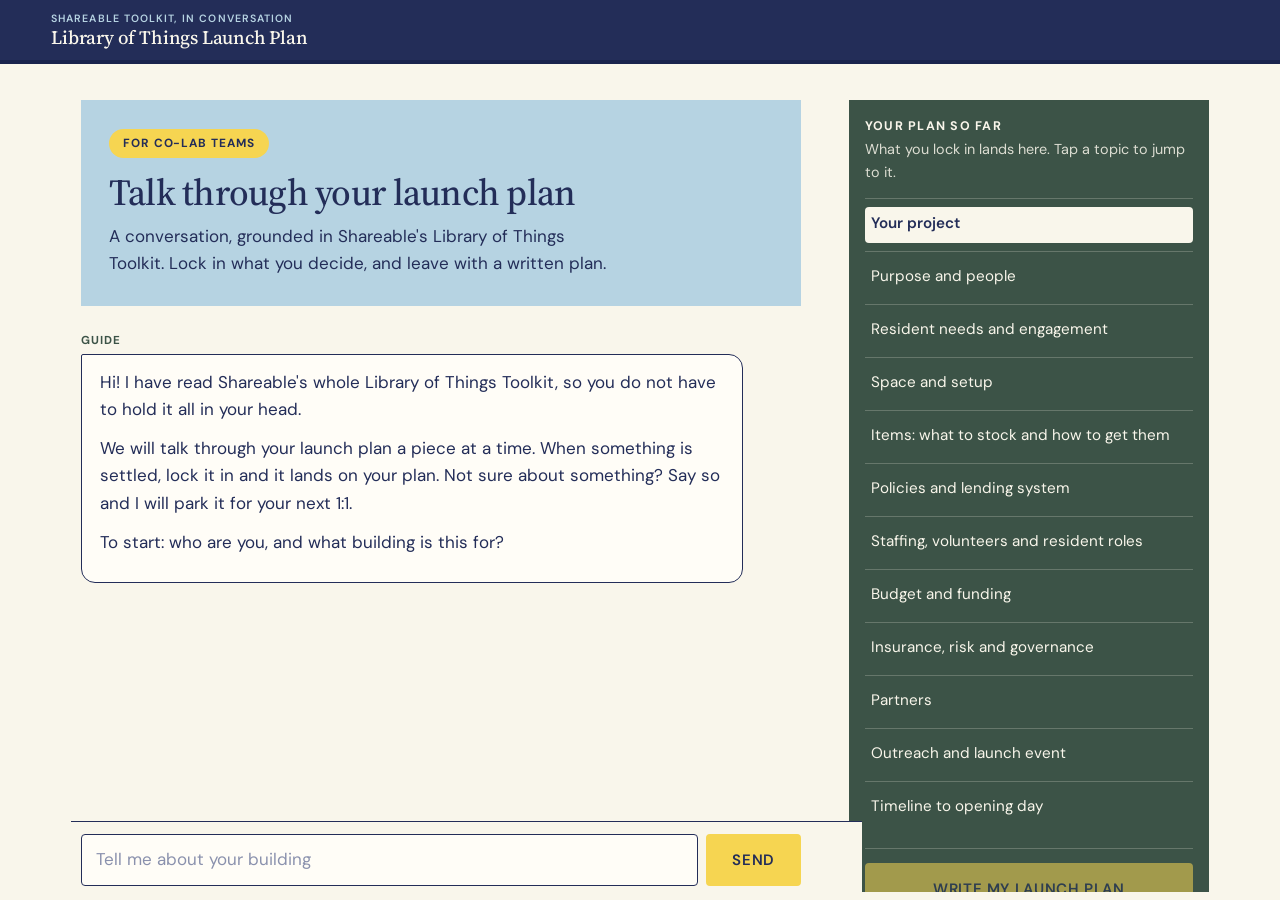
==== chat.html @ b4da444c "Add the conversational version at /chat One question at a time: the guide reacts with something from" ====
<!doctype html>
<html lang="en">
<head>
<meta charset="utf-8">
<meta name="viewport" content="width=device-width, initial-scale=1, viewport-fit=cover">
<title>Talk through your Library of Things launch plan</title>
<meta name="description" content="A conversation that builds the launch plan for a library of things in your building, grounded in Shareable's Library of Things Toolkit 2.0.">
<meta name="robots" content="noindex">
<meta name="theme-color" content="#232D58">
<link rel="preconnect" href="https://fonts.googleapis.com">
<link rel="preconnect" href="https://fonts.gstatic.com" crossorigin>
<link href="https://fonts.googleapis.com/css2?family=DM+Sans:ital,opsz,wght@0,9..40,400..700;1,9..40,400..700&family=Source+Serif+4:opsz,wght@8..60,400..600&display=swap" rel="stylesheet">
<link rel="stylesheet" href="style.css">
</head>
<body>
<header class="top no-print" id="top"></header>
<div class="chat-shell">
  <main class="chat-main" id="main" tabindex="-1"></main>
  <aside class="board no-print" id="board" aria-label="Your plan so far"></aside>
</div>

<script>
// The conversational version. Same server function as the workbook
// (supabase/functions/lot-plan): `turn` for each exchange, `draft` to write
// the plan from what was locked in.
const API = 'https://texakzqqenzpxawktbgx.supabase.co/functions/v1/lot-plan';
const TOOLKIT = 'https://www.shareable.net/toolkit/library-of-things/';
const COVER = 'https://i0.wp.com/www.shareable.net/wp-content/uploads/2026/03/LoT-2-Digital-Toolkit-Cover-2-scaled.png?w=600&quality=80&ssl=1';
const STORE = 'lot-launch-chat-v1';

const SECTIONS = [
  { id: 'purpose', title: 'Purpose and people' },
  { id: 'residents', title: 'Resident needs and engagement' },
  { id: 'space', title: 'Space and setup' },
  { id: 'items', title: 'Items: what to stock and how to get them' },
  { id: 'policies', title: 'Policies and lending system' },
  { id: 'people', title: 'Staffing, volunteers and resident roles' },
  { id: 'budget', title: 'Budget and funding' },
  { id: 'risk', title: 'Insurance, risk and governance' },
  { id: 'partners', title: 'Partners' },
  { id: 'launch', title: 'Outreach and launch event' },
  { id: 'timeline', title: 'Timeline to opening day' },
];
const TOPICS = [{ id: 'project', title: 'Your project' }, ...SECTIONS];
const topicTitle = (id) => (TOPICS.find((t) => t.id === id) || TOPICS[0]).title;

const HELLO = `Hi! I have read Shareable's whole Library of Things Toolkit, so you do not have to hold it all in your head.

We will talk through your launch plan a piece at a time. When something is settled, lock it in and it lands on your plan. Not sure about something? Say so and I will park it for your next 1:1.

To start: who are you, and what building is this for?`;

// ---------- State ----------

function blank() {
  return { view: 'chat', topic: 'project', turns: {}, messages: [{ role: 'guide', text: HELLO }], decisions: [], open: [], sources: {}, plan: null, n: 0 };
}

let state = blank();
try {
  const saved = JSON.parse(localStorage.getItem(STORE) || 'null');
  if (saved && Array.isArray(saved.messages) && saved.messages.length) state = { ...blank(), ...saved };
} catch { /* a fresh start is fine */ }

function save() {
  try { localStorage.setItem(STORE, JSON.stringify(state)); } catch { /* private mode: keep working in memory */ }
}

const nextId = () => `x${++state.n}`;
const fresh = new Set();
const live = { busy: false, error: null, boardOpen: false, editing: null, draft: '', writing: null };

// ---------- Small helpers ----------

const esc = (s) => String(s ?? '').replace(/[&<>"']/g, (c) => ({ '&': '&amp;', '<': '&lt;', '>': '&gt;', '"': '&quot;', "'": '&#39;' }[c]));
const sectionById = (id) => SECTIONS.find((s) => s.id === id);
const STILL = /^#{2,4}\s*still to figure out\s*$/im;

function splitDraft(md) {
  const m = STILL.exec(md);
  if (!m) return { body: md.trim(), open: [] };
  const open = md.slice(m.index + m[0].length).split('\n').map((l) => l.replace(/^\s*[-*]\s+/, '').trim()).filter(Boolean);
  return { body: md.slice(0, m.index).trim(), open };
}

/** Markdown to HTML for the small subset the drafts use. Returns the cited ids in order. */
function renderMd(md) {
  const cited = [];
  const inline = (text) => esc(text)
    .replace(/\*\*(.+?)\*\*/g, '<strong>$1</strong>')
    .replace(/(^|[^*])\*([^*\s][^*]*?)\*/g, '$1<em>$2</em>')
    .replace(/\[((?:lot-\d+)(?:\s*,\s*lot-\d+)*)\]/g, (_, ids) => ids.split(/\s*,\s*/).map((id) => {
      const src = state.sources[id];
      if (!src) return '';
      if (!cited.includes(id)) cited.push(id);
      return `<a class="cite" href="${esc(src.url)}" target="_blank" rel="noopener" title="${esc(src.heading)}">${cited.indexOf(id) + 1}</a>`;
    }).join(''));
  const out = [];
  let list = null;
  let para = [];
  const flush = () => {
    if (para.length) { out.push(`<p>${inline(para.join(' '))}</p>`); para = []; }
    if (list) { out.push(`</${list}>`); list = null; }
  };
  for (const raw of md.split('\n')) {
    const line = raw.trimEnd();
    let m;
    if (!line.trim()) { flush(); }
    else if ((m = /^#{1,4}\s+(.*)$/.exec(line))) { flush(); out.push(`<h3>${inline(m[1])}</h3>`); }
    else if ((m = /^\s*[-*]\s+(.*)$/.exec(line))) {
      if (list !== 'ul') { flush(); out.push('<ul>'); list = 'ul'; }
      out.push(`<li>${inline(m[1])}</li>`);
    } else if ((m = /^\s*\d+[.)]\s+(.*)$/.exec(line))) {
      if (list !== 'ol') { flush(); out.push('<ol>'); list = 'ol'; }
      out.push(`<li>${inline(m[1])}</li>`);
    } else {
      if (list) flush();
      para.push(line.trim());
    }
  }
  flush();
  return { html: out.join('\n'), cited };
}

function sourcesHtml(cited) {
  if (!cited.length) return '';
  const items = cited.map((id) => {
    const s = state.sources[id];
    const where = [s.section, s.chapter && s.chapter !== s.heading ? s.chapter : ''].filter(Boolean).join(', ');
    return `<li><a href="${esc(s.url)}" target="_blank" rel="noopener">${esc(s.heading)}</a> <span>${esc(where)}</span></li>`;
  }).join('');
  return `<div class="sources"><div class="tag">From the toolkit</div><ol>${items}</ol></div>`;
}

/** Calls the server and feeds text to onText as it arrives. */
async function stream(body, onText) {
  let res;
  try {
    res = await fetch(API, { method: 'POST', headers: { 'Content-Type': 'application/json' }, body: JSON.stringify(body) });
  } catch {
    throw new Error('Could not reach the server. Check your connection and try again. Your answers are saved.');
  }
  if (!res.ok || !res.body) {
    const data = await res.json().catch(() => ({}));
    throw new Error(data.error || 'Something went wrong. Try again.');
  }
  const reader = res.body.getReader();
  const decoder = new TextDecoder();
  let buffer = '';
  let text = '';
  let finished = false;
  const handle = (line) => {
    if (!line.trim()) return;
    const event = JSON.parse(line);
    if (event.type === 'sources') {
      for (const s of event.sources) state.sources[s.id] = s;
    } else if (event.type === 'delta') {
      text += event.text;
      onText(text);
    } else if (event.type === 'error') {
      throw new Error(event.error);
    } else if (event.type === 'done') {
      finished = true;
    }
  };
  while (true) {
    const { done, value } = await reader.read();
    if (done) break;
    buffer += decoder.decode(value, { stream: true });
    let nl;
    while ((nl = buffer.indexOf('\n')) >= 0) {
      handle(buffer.slice(0, nl));
      buffer = buffer.slice(nl + 1);
    }
  }
  handle(buffer);
  if (!finished || !text.trim()) throw new Error('The draft stopped part way. Try again.');
  return text;
}

const META = '===META===';
/** What to show while a reply is still arriving: everything before the meta line */
function visible(text) {
  const cut = text.indexOf('===');
  return (cut >= 0 ? text.slice(0, cut) : text).trim();
}

function parseMeta(text) {
  const at = text.indexOf(META);
  if (at < 0) return {};
  const raw = text.slice(at + META.length);
  const a = raw.indexOf('{');
  const b = raw.lastIndexOf('}');
  if (a < 0 || b < a) return {};
  try { return JSON.parse(raw.slice(a, b + 1)); } catch { return {}; }
}

const validTopic = (id) => TOPICS.some((t) => t.id === id);
const same = (a, b) => a.trim().toLowerCase().replace(/[.!?]+$/, '') === b.trim().toLowerCase().replace(/[.!?]+$/, '');

function toBottom() {
  requestAnimationFrame(() => window.scrollTo({ top: document.documentElement.scrollHeight }));
}

// ---------- Actions ----------

async function send(text) {
  text = text.trim();
  if (!text || live.busy) return;
  const history = state.messages.slice(-8).map((m) => ({ role: m.role, text: m.text }));
  state.messages.push({ role: 'you', text });
  live.busy = true; live.error = null; live.draft = '';
  save();
  render();
  toBottom();
  try {
    const full = await stream({
      action: 'turn', topic: state.topic, turns: state.turns[state.topic] || 0, message: text, history,
      decisions: state.decisions.map((d) => ({ topic: d.topic, text: d.text })),
      open: state.open.map((d) => ({ topic: d.topic, text: d.text })),
    }, (t) => {
      const el = document.getElementById('arriving');
      if (el) { el.innerHTML = renderMd(visible(t)).html || el.innerHTML; }
    });
    const meta = parseMeta(full);
    const lock = (Array.isArray(meta.lock) ? meta.lock : []).filter((d) => d && d.text)
      .map((d) => ({ id: nextId(), topic: validTopic(d.topic) ? d.topic : state.topic, text: String(d.text).trim(), status: 'pending' }))
      .filter((p) => !state.decisions.some((d) => same(d.text, p.text)));
    for (const p of lock) fresh.add(p.id);
    const parked = [];
    for (const o of Array.isArray(meta.open) ? meta.open : []) {
      if (!o || !o.text || state.open.some((d) => same(d.text, String(o.text)))) continue;
      const item = { id: nextId(), topic: validTopic(o.topic) ? o.topic : state.topic, text: String(o.text).trim() };
      state.open.push(item);
      fresh.add(item.id);
      parked.push(item.text);
    }
    state.turns[state.topic] = (state.turns[state.topic] || 0) + 1;
    const done = meta.topic === 'done';
    if (validTopic(meta.topic)) state.topic = meta.topic;
    state.messages.push({
      role: 'guide', text: visible(full), proposals: lock, parked, done,
      chips: (Array.isArray(meta.chips) ? meta.chips : []).map(String).filter((c) => c && c.length <= 60).slice(0, 4),
    });
  } catch (err) {
    // Put their words back in the box so nothing is lost
    state.messages.pop();
    live.error = err.message;
    live.draft = text;
  }
  live.busy = false;
  save();
  render();
  // Start reading at the top of the reply, not the bottom of its lock-in cards
  const replies = document.querySelectorAll('.msg.guide');
  if (live.error || !replies.length) toBottom();
  else requestAnimationFrame(() => replies[replies.length - 1].scrollIntoView({ block: 'start' }));
  if (!matchMedia('(max-width: 900px)').matches) document.getElementById('say')?.focus();
}

function findProposal(id) {
  for (const m of state.messages) for (const p of m.proposals || []) if (p.id === id) return p;
  return null;
}

function lockIn(p, text) {
  p.text = (text || p.text).trim();
  if (!p.text) return;
  p.status = 'locked';
  if (!state.decisions.some((d) => same(d.text, p.text))) {
    const d = { id: nextId(), topic: p.topic, text: p.text };
    state.decisions.push(d);
    fresh.add(d.id);
  }
}

async function writePlan() {
  if (live.writing || !state.decisions.length) return;
  const facts = state.decisions.filter((d) => d.topic === 'project').map((d) => d.text).join(' ');
  const todo = SECTIONS.filter((s) => state.decisions.some((d) => d.topic === s.id) || state.open.some((d) => d.topic === s.id));
  if (!todo.length) { live.error = 'Lock in something beyond the basics first, then I can write the plan.'; render(); return; }
  const plan = { sections: {}, facts: state.decisions.filter((d) => d.topic === 'project').map((d) => d.text) };
  live.writing = { done: 0, total: todo.length, failed: [] };
  live.error = null; live.boardOpen = false;
  state.view = 'chat';
  render();
  toBottom();
  const queue = [...todo];
  const worker = async () => {
    while (queue.length) {
      const s = queue.shift();
      const mine = state.decisions.filter((d) => d.topic === s.id).map((d) => d.text);
      const parked = state.open.filter((d) => d.topic === s.id).map((d) => d.text);
      try {
        const text = await stream({
          action: 'draft', section: s.id, project: { building: facts },
          answers: [
            { q: 'What we have locked in for this part of the plan', a: mine.join(' ') },
            { q: 'What we said we still do not know', a: parked.join(' ') },
          ],
          decisions: state.decisions.map((d) => ({ text: d.text })),
        }, () => {});
        plan.sections[s.id] = text.trim();
      } catch { live.writing.failed.push(s.title); }
      live.writing.done += 1;
      const el = document.getElementById('writing-count');
      if (el) el.textContent = `${live.writing.done} of ${live.writing.total} sections written`;
    }
  };
  await Promise.all([worker(), worker(), worker()]);
  const failed = live.writing.failed;
  live.writing = null;
  if (Object.keys(plan.sections).length) {
    state.plan = plan;
    state.view = 'plan';
    if (failed.length) live.error = `Could not write: ${failed.join(', ')}. The rest is here. Try "Rewrite the plan" in a moment.`;
  } else {
    live.error = 'Could not write the plan just now. Check your connection and try again.';
  }
  save();
  render();
  if (state.view === 'plan') window.scrollTo(0, 0); else toBottom();
}

function planMarkdown() {
  const plan = state.plan;
  const lines = ['# Library of Things Launch Plan', ''];
  for (const f of plan.facts || []) lines.push(`- ${f}`);
  lines.push('');
  const cited = [];
  const open = [];
  for (const s of SECTIONS) {
    const md = plan.sections[s.id];
    if (!md) continue;
    const parts = splitDraft(md);
    lines.push(`## ${s.title}`, '', parts.body, '');
    for (const o of parts.open) open.push(`${o.replace(/\s*\[lot-[\d,\slot-]*\]/g, '')} (${s.title})`);
    for (const m of md.matchAll(/lot-\d+/g)) if (state.sources[m[0]] && !cited.includes(m[0])) cited.push(m[0]);
  }
  if (open.length) lines.push('## Still to figure out', '', ...open.map((o) => `- ${o}`), '');
  if (cited.length) {
    lines.push('## From the toolkit', '');
    for (const id of cited) lines.push(`- [${id}] ${state.sources[id].heading}: ${state.sources[id].url}`);
    lines.push('');
  }
  lines.push(`Drafted with the Library of Things Launch Plan prototype, built on the Library of Things Toolkit 2.0 by Shareable (CC BY-NC-ND 4.0): ${TOOLKIT}`);
  return lines.join('\n');
}

// ---------- Views ----------

function footer() {
  return `<footer>
    Built on the <a href="${TOOLKIT}" target="_blank" rel="noopener">Library of Things Toolkit 2.0</a> by Shareable (CC BY-NC-ND 4.0).
    A prototype by the Relational Tech Project. Drafts are a starting point: check anything about insurance, legal or money with your own advisors.
    <span class="no-print">Your conversation stays in this browser. It is sent to an AI model only to reply and to write your plan.</span>
    <span class="no-print">Rather fill it in step by step? <a href="./">Try the workbook version</a>.</span>
  </footer>`;
}

function proposalHtml(p) {
  if (live.editing && live.editing.kind === 'proposal' && live.editing.id === p.id) {
    return `<div class="proposal"><input type="text" id="edit-input" value="${esc(p.text)}" aria-label="Edit before locking in">
      <div class="acts"><button class="btn small" data-act="edit-save">Lock in</button><button class="btn quiet small" data-act="edit-cancel">Cancel</button></div></div>`;
  }
  if (p.status !== 'pending') return `<div class="proposal ${p.status}"><p>${esc(p.text)}</p></div>`;
  return `<div class="proposal${fresh.has(p.id) ? ' fresh' : ''}"><p>${esc(p.text)}</p>
    <div class="acts">
      <button class="btn small" data-act="lock" data-id="${p.id}">Lock in</button>
      <button class="btn quiet small" data-act="edit-proposal" data-id="${p.id}">Edit</button>
      <button class="btn quiet small" data-act="skip" data-id="${p.id}">Skip</button>
    </div></div>`;
}

function messageHtml(m, i) {
  if (m.role === 'you') return `<div class="msg you">${esc(m.text)}</div>`;
  const r = renderMd(m.text);
  const pending = (m.proposals || []).filter((p) => p.status === 'pending');
  return `<div class="msg guide">
    <div class="who">Guide</div>
    <div class="bubble"><div class="prose">${r.html}</div>${sourcesHtml(r.cited)}</div>
    ${(m.proposals || []).length ? `<div class="proposals">
      ${pending.length > 1 ? `<button class="btn dark small lock-all" data-act="lock-all" data-i="${i}">Lock in all ${pending.length}</button>` : ''}
      ${m.proposals.map(proposalHtml).join('')}</div>` : ''}
    ${(m.parked || []).length ? `<div class="parked">Parked for later: ${m.parked.map(esc).join(' ')}</div>` : ''}
    ${m.done && !live.writing ? `<div class="cta"><p>Your board has what it needs. Ready when you are.</p><button class="btn" data-act="write">Write my launch plan</button></div>` : ''}
  </div>`;
}

function viewChat() {
  const last = state.messages[state.messages.length - 1];
  const chips = !live.busy && !live.writing && last && last.role === 'guide' ? (last.chips || []) : [];
  const first = state.messages.length === 1;
  return `<div class="thread" id="thread" aria-live="polite">
      <div class="intro">
        <div>
          <div class="pill">For Co-Lab teams</div>
          <h1>Talk through your launch plan</h1>
          <p>A conversation, grounded in Shareable's Library of Things Toolkit. Lock in what you decide, and leave with a written plan.</p>
        </div>
        <a href="${TOOLKIT}" target="_blank" rel="noopener" aria-label="The Library of Things Toolkit, second edition, by Shareable"><img src="${COVER}" alt="Cover of The Library of Things Toolkit, second edition, by Shareable" width="600" height="400" onerror="this.parentNode.remove()"></a>
      </div>
      ${state.messages.map(messageHtml).join('')}
      ${live.busy ? `<div class="msg guide"><div class="who">Guide</div><div class="bubble"><div class="prose" id="arriving"><span class="dots" aria-label="Thinking"><i></i><i></i><i></i></span></div></div></div>` : ''}
      ${live.writing ? `<div class="writing-plan" role="status"><div class="writing"><span class="pulse"></span><strong>Writing your launch plan from the board</strong></div><p id="writing-count" style="margin:8px 0 0">${live.writing.done} of ${live.writing.total} sections written</p><p class="hint" style="margin:4px 0 0">About half a minute. Each section is checked against the toolkit.</p></div>` : ''}
      ${live.error ? `<div class="error" role="alert">${esc(live.error)}</div>` : ''}
    </div>
    <div class="composer no-print">
      <div class="composer-in">
        ${chips.length ? `<div class="chips">${chips.map((c) => `<button class="chip" data-chip="${esc(c)}">${esc(c)}</button>`).join('')}${chips.some((c) => /not sure/i.test(c)) ? '' : '<button class="chip unsure" data-chip="Not sure yet">Not sure yet</button>'}</div>` : ''}
        <form class="send-row" id="form">
          <textarea id="say" rows="1" placeholder="${first ? 'Tell me about your building' : 'Answer, or ask a question'}" aria-label="Your message" ${live.writing ? 'disabled' : ''}>${esc(live.draft)}</textarea>
          <button class="btn" type="submit" ${live.busy || live.writing ? 'disabled' : ''}>Send</button>
        </form>
      </div>
    </div>`;
}

function viewPlan() {
  const plan = state.plan;
  const open = [];
  const missing = SECTIONS.filter((s) => !plan.sections[s.id]);
  const body = SECTIONS.filter((s) => plan.sections[s.id]).map((s) => {
    const parts = splitDraft(plan.sections[s.id]);
    for (const o of parts.open) open.push({ text: o.replace(/\s*\[lot-[\d,\slot-]*\]/g, ''), from: s.title });
    const r = renderMd(parts.body);
    return `<section class="plan-section"><h2>${esc(s.title)}</h2><div class="prose">${r.html}</div>${sourcesHtml(r.cited)}</section>`;
  }).join('');
  return `<div class="plan-wrap">
    <div class="pill">Your plan</div>
    <h1>Library of Things Launch Plan</h1>
    ${(plan.facts || []).length ? `<div class="prose" style="margin-top:16px"><ul>${plan.facts.map((f) => `<li>${esc(f)}</li>`).join('')}</ul></div>` : ''}
    ${live.error ? `<div class="error" role="alert">${esc(live.error)}</div>` : ''}
    <div class="row no-print">
      <button class="btn" data-act="print">Print or save as PDF</button>
      <button class="btn dark" data-act="copy">Copy as text</button>
      <button class="btn dark" data-act="download">Download</button>
    </div>
    <div class="row no-print" style="margin-top:6px">
      <button class="btn quiet" data-act="back">Back to the conversation</button>
      <button class="btn quiet" data-act="write">Rewrite the plan</button>
    </div>
    ${body}
    ${open.length ? `<section class="plan-section open-qs"><h2>Still to figure out</h2>
      <div class="prose"><p>Bring these to your team, your residents, or your next 1:1 with Shareable.</p>
      <ul>${open.map((o) => `<li>${esc(o.text)} <span style="color:var(--soft)">(${esc(o.from)})</span></li>`).join('')}</ul></div></section>` : ''}
    ${missing.length ? `<p class="lede no-print">Not in the plan yet: ${missing.map((s) => esc(s.title)).join(', ')}. <a href="#" data-act="back">Go back to the conversation</a> to cover them, then rewrite.</p>` : ''}
    ${footer()}
  </div>`;
}

function renderBoard() {
  const covered = TOPICS.filter((t) => state.decisions.some((d) => d.topic === t.id) || state.open.some((d) => d.topic === t.id)).length;
  const editing = (kind, id) => live.editing && live.editing.kind === kind && live.editing.id === id;
  const row = (kind, d) => editing(kind, d.id)
    ? `<li class="${kind === 'open' ? 'parked-item' : ''}"><input type="text" id="edit-input" value="${esc(d.text)}" aria-label="Edit"><button class="mini" data-act="edit-save" aria-label="Save" title="Save">✓</button></li>`
    : `<li class="${kind === 'open' ? 'parked-item' : ''}${fresh.has(d.id) ? ' fresh' : ''}"><span>${kind === 'open' ? '? ' : ''}${esc(d.text)}</span>
        <button class="mini" data-act="edit-${kind}" data-id="${d.id}" aria-label="Edit" title="Edit">✎</button>
        <button class="mini" data-act="remove-${kind}" data-id="${d.id}" aria-label="Remove" title="Remove">✕</button></li>`;
  const topics = TOPICS.map((t) => {
    const locks = state.decisions.filter((d) => d.topic === t.id);
    const parked = state.open.filter((d) => d.topic === t.id);
    const count = locks.length ? `${locks.length} locked` : parked.length ? 'parked' : '';
    return `<div class="topic ${state.topic === t.id && state.view === 'chat' ? 'current' : ''}">
      <button class="topic-head" data-act="talk" data-id="${t.id}" title="Talk about this"><span>${esc(t.title)}</span><span class="n">${count}</span></button>
      ${locks.length || parked.length ? `<ul class="locks">${locks.map((d) => row('decision', d)).join('')}${parked.map((d) => row('open', d)).join('')}</ul>` : ''}
    </div>`;
  }).join('');
  const el = document.getElementById('board');
  el.className = 'board no-print' + (live.boardOpen ? ' open' : '');
  el.innerHTML = `
    <h2>Your plan so far</h2>
    <div class="sub">${state.decisions.length ? `${state.decisions.length} locked in across ${covered} of ${TOPICS.length} topics` : 'What you lock in lands here. Tap a topic to jump to it.'}</div>
    ${topics}
    <div class="board-foot">
      <button class="btn" data-act="write" ${state.decisions.length && !live.writing && !live.busy ? '' : 'disabled'}>${state.plan ? 'Rewrite my launch plan' : 'Write my launch plan'}</button>
      ${state.plan && state.view === 'chat' ? '<button class="btn dark" data-act="see-plan">See my plan</button>' : ''}
      ${state.decisions.length ? '' : '<span class="hint">Lock in a few things first.</span>'}
      <button class="btn quiet small" data-act="reset">Start over</button>
    </div>`;
  document.getElementById('top').innerHTML = `
    <div class="top-in">
      <a class="brand" href="./" style="text-decoration:none" title="Library of Things Launch Plan"><small>Shareable toolkit, in conversation</small><span class="full">Library of Things Launch Plan</span><span class="short">LoT Launch Plan</span></a>
      <div class="top-actions">
        <button class="btn small" data-act="board" aria-expanded="${live.boardOpen}" aria-controls="board">${live.boardOpen ? 'Close' : `Plan${state.decisions.length ? ` · ${state.decisions.length}` : ''}`}</button>
      </div>
    </div>
    <div class="progress" role="progressbar" aria-label="Topics covered" aria-valuemin="0" aria-valuemax="${TOPICS.length}" aria-valuenow="${covered}"><i style="width:${(covered / TOPICS.length) * 100}%"></i></div>`;
  document.body.style.overflow = live.boardOpen && matchMedia('(max-width: 900px)').matches ? 'hidden' : '';
}

function render() {
  const keep = document.getElementById('say');
  if (keep && !live.draft) live.draft = keep.value;
  document.getElementById('main').innerHTML = state.view === 'plan' && state.plan ? viewPlan() : viewChat();
  live.draft = '';
  renderBoard();
  fresh.clear();
  grow();
  document.getElementById('edit-input')?.focus();
}

function grow() {
  const t = document.getElementById('say');
  if (!t) return;
  t.style.height = 'auto';
  t.style.height = Math.min(180, t.scrollHeight + 2) + 'px';
}

// ---------- Events ----------

function saveEdit() {
  const input = document.getElementById('edit-input');
  const e = live.editing;
  if (!input || !e) return;
  const text = input.value.trim();
  if (e.kind === 'proposal') { const p = findProposal(e.id); if (p && text) lockIn(p, text); }
  else {
    const list = e.kind === 'decision' ? state.decisions : state.open;
    const item = list.find((d) => d.id === e.id);
    if (item && text) item.text = text;
  }
  live.editing = null;
  save();
  render();
}

document.addEventListener('submit', (e) => {
  if (e.target.id !== 'form') return;
  e.preventDefault();
  const t = document.getElementById('say');
  const text = t.value;
  t.value = '';
  send(text);
});

document.addEventListener('input', (e) => { if (e.target.id === 'say') grow(); });

document.addEventListener('keydown', (e) => {
  if (e.target.id === 'say' && e.key === 'Enter' && !e.shiftKey && !e.isComposing) { e.preventDefault(); document.getElementById('form').requestSubmit(); }
  if (e.target.id === 'edit-input' && e.key === 'Enter') { e.preventDefault(); saveEdit(); }
  if (e.key === 'Escape') {
    if (live.editing) { live.editing = null; render(); }
    else if (live.boardOpen) { live.boardOpen = false; renderBoard(); }
  }
});

document.addEventListener('click', async (e) => {
  const chip = e.target.closest('[data-chip]');
  if (chip) { send(chip.dataset.chip); return; }
  const el = e.target.closest('[data-act]');
  if (!el) return;
  const id = el.dataset.id;
  switch (el.dataset.act) {
    case 'lock': lockIn(findProposal(id)); save(); render(); break;
    case 'lock-all': for (const p of state.messages[Number(el.dataset.i)].proposals) if (p.status === 'pending') lockIn(p); save(); render(); break;
    case 'skip': findProposal(id).status = 'skipped'; save(); render(); break;
    case 'edit-proposal': live.editing = { kind: 'proposal', id }; render(); break;
    case 'edit-decision': live.editing = { kind: 'decision', id }; render(); break;
    case 'edit-open': live.editing = { kind: 'open', id }; render(); break;
    case 'edit-save': saveEdit(); break;
    case 'edit-cancel': live.editing = null; render(); break;
    case 'remove-decision': state.decisions = state.decisions.filter((d) => d.id !== id); save(); render(); break;
    case 'remove-open': state.open = state.open.filter((d) => d.id !== id); save(); render(); break;
    case 'talk':
      if (live.busy || live.writing) break;
      state.topic = id; state.view = 'chat'; live.boardOpen = false;
      send(`Let's talk about ${topicTitle(id).toLowerCase().replace(/^items:.*/, 'the items')}.`);
      break;
    case 'board': live.boardOpen = !live.boardOpen; renderBoard(); break;
    case 'write': writePlan(); break;
    case 'see-plan': state.view = 'plan'; live.boardOpen = false; save(); render(); window.scrollTo(0, 0); break;
    case 'back': e.preventDefault(); state.view = 'chat'; live.error = null; save(); render(); toBottom(); break;
    case 'reset':
      if (confirm('Start over? This clears the conversation and your plan from this browser.')) { state = blank(); live.boardOpen = false; live.error = null; save(); render(); window.scrollTo(0, 0); }
      break;
    case 'print': window.print(); break;
    case 'copy':
      try { await navigator.clipboard.writeText(planMarkdown()); el.textContent = 'Copied'; }
      catch { el.textContent = 'Copy failed, use Download'; }
      setTimeout(() => { el.textContent = 'Copy as text'; }, 1800);
      break;
    case 'download': {
      const url = URL.createObjectURL(new Blob([planMarkdown()], { type: 'text/markdown' }));
      const a = Object.assign(document.createElement('a'), { href: url, download: 'library-of-things-launch-plan.md' });
      document.body.appendChild(a); a.click(); a.remove(); URL.revokeObjectURL(url);
      break;
    }
  }
});

render();
if (state.view === 'chat' && state.messages.length > 1) toBottom();
</script>
</body>
</html>
---- style.css ----
/* Colours and type follow shareable.net and the toolkit cover */
:root {
  --cream: #F9F6EB; --white: #fffdf7; --navy: #232D58; --navy-deep: #1A244D; --soft: #55608a;
  --green: #3C5347; --sage: #ABBD9B; --blue: #B6D3E2; --blue-wash: #e3eef4; --yellow: #F6D551;
  --coral: #D86E72; --brick: #BA4B4F; --pink: #F0D5D1; --line: #d9d4c0;
  --serif: "Source Serif 4", "Iowan Old Style", Georgia, serif;
  --sans: "DM Sans", system-ui, -apple-system, "Segoe UI", Roboto, sans-serif;
  --top: 60px;
}
* { box-sizing: border-box; }
html { -webkit-text-size-adjust: 100%; scroll-padding-top: calc(var(--top) + 16px); }
body { margin: 0; background: var(--cream); color: var(--navy); font: 17px/1.6 var(--sans); }
h1, h2 { font-family: var(--serif); font-weight: 500; line-height: 1.12; letter-spacing: -0.02em; text-wrap: balance; margin: 0; }
h3 { font-family: var(--sans); font-weight: 600; line-height: 1.25; letter-spacing: -0.01em; margin: 0; }
h1 { font-size: clamp(2.1rem, 6vw, 3.3rem); }
h2 { font-size: clamp(1.7rem, 4.4vw, 2.3rem); }
p { margin: 0 0 1em; }
a { color: var(--navy); text-underline-offset: 2px; }
button { font: inherit; cursor: pointer; -webkit-tap-highlight-color: transparent; }
:focus-visible { outline: 3px solid var(--coral); outline-offset: 2px; }

/* Top bar */
.top { position: sticky; top: 0; z-index: 8; background: var(--navy); color: var(--cream); }
.top-in { display: flex; align-items: center; justify-content: space-between; gap: 12px; height: var(--top); padding: 8px clamp(16px, 4vw, 56px); padding-left: max(clamp(16px, 4vw, 56px), env(safe-area-inset-left)); padding-right: max(clamp(16px, 4vw, 56px), env(safe-area-inset-right)); }
.brand { background: none; border: 0; padding: 0; color: var(--cream); text-align: left; font-family: var(--serif); font-size: 1.18rem; font-weight: 500; letter-spacing: -0.01em; line-height: 1.15; }
.brand .short { display: none; }
.brand small { display: block; font: 600 0.66rem/1.5 var(--sans); letter-spacing: 0.1em; text-transform: uppercase; color: var(--blue); }
.top-actions { display: none; gap: 8px; flex: none; }
.progress { height: 4px; background: var(--navy-deep); }
.progress i { display: block; height: 100%; background: var(--yellow); transition: width .3s ease; }

.shell { display: grid; grid-template-columns: 300px minmax(0, 1fr); gap: clamp(24px, 4vw, 56px); padding: clamp(24px, 4vw, 48px) clamp(16px, 4vw, 56px) 0; max-width: 1240px; margin: 0 auto; }
.side { background: var(--green); color: var(--cream); padding: 22px 14px 16px; position: sticky; top: calc(var(--top) + 28px); align-self: start; max-height: calc(100vh - var(--top) - 48px); overflow-y: auto; }
.side-label { font-size: 0.75rem; font-weight: 600; letter-spacing: 0.1em; text-transform: uppercase; padding: 0 10px 8px; }
.steps { list-style: none; margin: 0; padding: 0; }
.steps button { display: flex; gap: 10px; align-items: baseline; width: 100%; text-align: left; background: none; border: 0; padding: 8px 10px; border-radius: 4px; color: var(--cream); font-size: 0.95rem; line-height: 1.35; min-height: 40px; }
.steps button:hover { background: rgba(249, 246, 235, 0.12); }
.steps button[aria-current="step"] { background: var(--cream); color: var(--navy); font-weight: 600; }
.dot { flex: none; width: 18px; height: 18px; border-radius: 50%; border: 1.5px solid currentColor; opacity: 0.75; display: inline-grid; place-items: center; font-size: 11px; line-height: 1; transform: translateY(3px); }
.dot.drafted { background: var(--coral); border-color: var(--coral); opacity: 1; }
.dot.done { background: var(--yellow); border-color: var(--yellow); color: var(--navy); opacity: 1; font-weight: 700; }
.dot.plain { visibility: hidden; }
.steps .gap { height: 10px; }
.side-foot { margin-top: 12px; padding-top: 10px; border-top: 1px solid rgba(249, 246, 235, 0.25); }
.side-foot .btn.quiet, .side-foot .btn.quiet:hover { color: var(--cream); }

main { padding-bottom: 96px; min-width: 0; }
main:focus { outline: none; }
.col { max-width: 760px; }
.pill { display: inline-block; background: var(--yellow); color: var(--navy); font-size: 0.74rem; font-weight: 700; letter-spacing: 0.08em; text-transform: uppercase; padding: 5px 14px; border-radius: 999px; margin-bottom: 14px; }
.banner { display: inline; background: var(--navy); color: var(--cream); font-size: 0.8rem; font-weight: 700; letter-spacing: 0.08em; text-transform: uppercase; padding: 4px 10px; border-radius: 4px; -webkit-box-decoration-break: clone; box-decoration-break: clone; }
.lede { font-size: 1.1rem; margin-top: 14px; max-width: 62ch; }

.hero { background: var(--blue); margin-bottom: 28px; display: grid; grid-template-columns: minmax(0, 1fr) minmax(0, 1.1fr); align-items: stretch; }
.hero-text { padding: clamp(22px, 4vw, 40px); padding-right: 8px; align-self: center; }
.hero h1 { font-size: clamp(2rem, 3.4vw, 2.7rem); }
.hero-text .lede { font-size: 1.05rem; }
/* The cover's own background is the hero's blue, so the whole cover sits in it without a frame */
.hero-art { display: flex; align-items: center; background: var(--blue); }
.hero-art img { width: 100%; height: auto; display: block; }

.btn { display: inline-flex; align-items: center; justify-content: center; gap: 8px; min-height: 48px; border-radius: 4px; padding: 12px 24px; border: 2px solid var(--yellow); background: var(--yellow); color: var(--navy); font-size: 0.94rem; font-weight: 600; letter-spacing: 0.04em; text-transform: uppercase; text-decoration: none; }
.btn:hover { background: #f1c82f; border-color: #f1c82f; }
.btn.dark { background: var(--navy); border-color: var(--navy); color: var(--cream); }
.btn.dark:hover { background: var(--navy-deep); border-color: var(--navy-deep); }
.btn.ghost { background: transparent; border-color: var(--navy); color: var(--navy); }
.btn.ghost:hover { background: var(--navy); color: var(--cream); }
.btn.quiet { background: transparent; border-color: transparent; color: var(--soft); padding: 10px 12px; text-transform: none; letter-spacing: 0; font-weight: 500; font-size: 1rem; text-decoration: underline; text-underline-offset: 3px; }
.btn.quiet:hover { color: var(--navy); background: transparent; }
.btn.small { min-height: 40px; padding: 8px 16px; font-size: 0.82rem; }
.btn[disabled] { opacity: 0.55; cursor: not-allowed; }
.row { display: flex; flex-wrap: wrap; gap: 10px; align-items: center; margin-top: 22px; }

.field { margin-top: 22px; }
label { display: block; font-weight: 600; line-height: 1.4; margin-bottom: 4px; }
.hint { display: block; font-weight: 400; color: var(--soft); font-size: 0.92rem; }
input[type=text], textarea { width: 100%; font: inherit; color: inherit; background: var(--white); border: 1.5px solid var(--navy); border-radius: 4px; padding: 12px 14px; margin-top: 6px; -webkit-appearance: none; appearance: none; }
textarea { min-height: 92px; resize: vertical; line-height: 1.5; }
input:focus, textarea:focus { outline: none; box-shadow: 0 0 0 3px var(--blue); }
::placeholder { color: #8a91ad; }
.two { display: grid; grid-template-columns: 1fr 1fr; gap: 0 18px; }

.card { scroll-margin-top: calc(var(--top) + 16px); background: var(--white); border: 1.5px solid var(--navy); border-radius: 4px; padding: clamp(18px, 3vw, 30px); margin-top: 28px; }
.card.how { background: var(--green); border-color: var(--green); color: var(--cream); }
.card-head { display: flex; justify-content: space-between; align-items: center; gap: 12px; flex-wrap: wrap; margin-bottom: 16px; }
.tag { font-size: 0.74rem; font-weight: 700; letter-spacing: 0.09em; text-transform: uppercase; }

.prose h3 { font-size: 1.14rem; margin: 1.4em 0 0.4em; }
.prose h3:first-child { margin-top: 0; }
.prose ul, .prose ol { margin: 0 0 1em; padding-left: 1.3em; }
.prose li { margin-bottom: 0.35em; }
.prose p:last-child, .prose ul:last-child, .prose ol:last-child { margin-bottom: 0; }
.cite { display: inline-block; min-width: 1.5em; text-align: center; font-size: 0.7em; vertical-align: super; line-height: 1.5; text-decoration: none; font-weight: 700; color: var(--navy); background: var(--yellow); border-radius: 999px; padding: 0 5px; margin-left: 2px; }
.cite:hover { background: var(--navy); color: var(--cream); }
.sources { margin-top: 22px; padding: 16px 18px; background: var(--blue-wash); border-left: 4px solid var(--blue); font-size: 0.92rem; }
.sources ol { margin: 8px 0 0; padding-left: 1.4em; }
.sources li { margin-bottom: 6px; }
.sources span { color: var(--soft); }
.writing { font-size: 0.92rem; display: flex; gap: 8px; align-items: center; }
.pulse { width: 9px; height: 9px; border-radius: 50%; background: var(--coral); animation: pulse 1.1s ease-in-out infinite; }
@keyframes pulse { 50% { opacity: 0.25; } }
@media (prefers-reduced-motion: reduce) { .pulse { animation: none; } .progress i { transition: none; } }
.error { background: var(--pink); border-left: 4px solid var(--brick); color: #6d2326; padding: 12px 16px; margin-top: 18px; }
.edit-area { min-height: 420px; font-size: 1rem; }

.ask-fab { position: fixed; right: 20px; bottom: 20px; box-shadow: 0 6px 20px rgba(26, 36, 77, 0.3); z-index: 5; }
.ask-panel { position: fixed; right: 20px; bottom: 20px; width: min(460px, calc(100vw - 32px)); max-height: min(680px, calc(100vh - 100px)); overflow-y: auto; background: var(--white); border: 1.5px solid var(--navy); border-radius: 4px; box-shadow: 0 14px 44px rgba(26, 36, 77, 0.3); padding: 20px; z-index: 9; }
.ask-panel h3 { font-family: var(--serif); font-weight: 500; font-size: 1.4rem; }
.ask-panel textarea { min-height: 84px; }

.plan-section { margin-top: 38px; }
.plan-section > h2 { font-size: 1.55rem; padding-bottom: 8px; border-bottom: 2px solid var(--navy); margin-bottom: 16px; }
.plan-section.open-qs { background: var(--pink); padding: clamp(18px, 3vw, 28px); }
.empty { color: var(--soft); font-style: italic; }
.facts { display: grid; grid-template-columns: max-content 1fr; gap: 6px 20px; margin: 20px 0 0; font-size: 0.96rem; }
.facts dt { color: var(--soft); }
.facts dd { margin: 0; }

footer { margin-top: 56px; padding-top: 18px; border-top: 1px solid var(--line); font-size: 0.86rem; color: var(--soft); max-width: 760px; }
.scrim { display: none; }

@media (max-width: 900px) {
  :root { --top: 56px; }
  .top-actions { display: flex; }
  .brand { font-size: 1rem; min-width: 0; white-space: nowrap; overflow: hidden; text-overflow: ellipsis; }
  .brand small, .brand .full { display: none; }
  .brand .short { display: inline; }
  .brand { min-height: 44px; }
  .shell { display: block; padding: 22px 16px 0; padding-left: max(16px, env(safe-area-inset-left)); padding-right: max(16px, env(safe-area-inset-right)); }
  .side { display: none; position: fixed; z-index: 7; top: calc(var(--top) + 4px); left: 0; right: 0; bottom: 0; align-self: auto; max-height: none; overflow-y: auto; -webkit-overflow-scrolling: touch; padding: 20px 14px calc(24px + env(safe-area-inset-bottom)); overscroll-behavior: contain; }
  .side.open { display: block; }
  .steps button { font-size: 1.02rem; min-height: 48px; padding: 10px 12px; }
  main { padding-bottom: calc(40px + env(safe-area-inset-bottom)); }
  .col, footer { max-width: none; }
  .hero { grid-template-columns: 1fr; margin: -22px -16px 24px; }
  .hero-text { padding: 8px 16px 26px; }
  .hero h1 { font-size: clamp(2.1rem, 8vw, 2.8rem); }
  .hero-art { min-height: 0; aspect-ratio: 1200 / 799; order: -1; }
  .two { grid-template-columns: 1fr; }
  .facts { grid-template-columns: 1fr; gap: 0; }
  .facts dt { margin-top: 10px; }
  .row .btn:not(.quiet) { flex: 1 1 100%; }
  .row .btn.quiet { flex: 1 1 100%; }
  .card { padding: 18px 16px; }
  .ask-fab { display: none; }
  .scrim { display: block; position: fixed; inset: 0; background: rgba(26, 36, 77, 0.45); z-index: 8; }
  .ask-panel { left: 0; right: 0; bottom: 0; width: auto; max-height: 86vh; max-height: 86dvh; border-width: 2px 0 0; border-radius: 12px 12px 0 0; padding: 18px 16px calc(20px + env(safe-area-inset-bottom)); }
}

@media print {
  body { background: #fff; color: #000; font-size: 11.5pt; }
  .top, .side, .no-print, .ask-fab, .ask-panel, .scrim { display: none !important; }
  .shell { display: block; padding: 0; max-width: none; }
  main { padding: 0; }
  .col, footer { max-width: none; }
  .pill { background: none; padding: 0; }
  .plan-section { break-inside: auto; }
  .plan-section > h2 { break-after: avoid; }
  .plan-section.open-qs { background: none; padding: 0; }
  .sources { background: none; border-left: 2px solid #999; }
  .cite { background: none; padding: 0; min-width: 0; }
  a { color: #000; }
  .sources a::after { content: " (" attr(href) ")"; font-size: 0.8em; word-break: break-all; color: #444; }
}

/* ---------- The conversational version (chat.html) ---------- */

.chat-shell { display: grid; grid-template-columns: minmax(0, 1fr) 360px; gap: clamp(20px, 3vw, 44px); max-width: 1240px; margin: 0 auto; padding: 0 clamp(16px, 4vw, 56px); align-items: start; }
.chat-main { min-width: 0; display: flex; flex-direction: column; min-height: calc(100vh - var(--top) - 4px); min-height: calc(100dvh - var(--top) - 4px); padding-bottom: 0; }
.chat-main:focus { outline: none; }
.thread { flex: 1; max-width: 720px; width: 100%; margin: 0 auto; padding: clamp(20px, 3vw, 36px) 0 20px; }
.intro { background: var(--blue); padding: clamp(18px, 3vw, 28px); margin-bottom: 26px; display: grid; grid-template-columns: minmax(0, 1fr) 150px; gap: 16px; align-items: center; }
.intro h1 { font-size: clamp(1.7rem, 4.6vw, 2.3rem); }
.intro p { margin: 10px 0 0; }
.intro img { width: 100%; height: auto; display: block; }

.msg { margin-top: 18px; max-width: 92%; scroll-margin-top: calc(var(--top) + 14px); }
.msg.guide { margin-right: auto; }
.msg.you { margin-left: auto; width: fit-content; background: var(--navy); color: var(--cream); padding: 12px 16px; border-radius: 14px 14px 2px 14px; white-space: pre-wrap; overflow-wrap: anywhere; }
.msg .who { font-size: 0.72rem; font-weight: 700; letter-spacing: 0.09em; text-transform: uppercase; color: var(--green); margin-bottom: 4px; }
.bubble { background: var(--white); border: 1.5px solid var(--navy); border-radius: 2px 14px 14px 14px; padding: 14px 18px; }
.bubble .prose p { margin-bottom: 0.7em; }
.bubble .sources { background: none; border-left: 0; border-top: 1px dashed var(--line); padding: 10px 0 0; margin-top: 12px; font-size: 0.85rem; }
.bubble .sources .tag { font-size: 0.68rem; color: var(--soft); }
.bubble .sources ol { margin-top: 4px; }
.bubble .sources li { margin-bottom: 2px; }
.dots { display: inline-flex; gap: 5px; padding: 6px 0; }
.dots i { width: 8px; height: 8px; border-radius: 50%; background: var(--navy); opacity: 0.3; animation: dot 1.2s infinite; }
.dots i:nth-child(2) { animation-delay: 0.2s; }
.dots i:nth-child(3) { animation-delay: 0.4s; }
@keyframes dot { 30% { opacity: 1; transform: translateY(-3px); } }

.proposals { margin-top: 10px; display: grid; gap: 8px; }
.proposal { background: #fdf4cd; border-left: 5px solid var(--yellow); padding: 10px 12px 10px 14px; display: flex; gap: 10px; align-items: center; justify-content: space-between; flex-wrap: wrap; }
.fresh { animation: rise 0.3s ease-out; }
.proposal p { margin: 0; flex: 1 1 220px; font-weight: 500; }
.proposal .acts { display: flex; gap: 6px; align-items: center; }
.proposal.locked { background: var(--blue-wash); border-left-color: var(--navy); }
.proposal.locked p::before { content: "\2713  Locked in: "; font-weight: 700; }
.proposal.skipped { background: none; border-left-color: var(--line); color: var(--soft); }
.proposal.skipped p { text-decoration: line-through; font-weight: 400; }
.proposal input { flex: 1 1 100%; margin: 0; }
.lock-all { justify-self: start; }
.parked { margin-top: 8px; font-size: 0.92rem; color: var(--brick); }
@keyframes rise { from { opacity: 0; transform: translateY(6px); } }
@media (prefers-reduced-motion: reduce) { .fresh, .dots i { animation: none; } }

.composer { position: sticky; bottom: 0; z-index: 4; background: var(--cream); border-top: 1.5px solid var(--navy); margin: 0 calc(-1 * clamp(16px, 4vw, 56px)) 0 0; padding: 12px clamp(16px, 4vw, 56px) calc(14px + env(safe-area-inset-bottom)) 0; }
.composer-in { max-width: 720px; margin: 0 auto; }
.chips { display: flex; flex-wrap: wrap; gap: 8px; margin-bottom: 10px; }
.chip { min-height: 40px; padding: 8px 14px; border-radius: 999px; border: 1.5px solid var(--navy); background: var(--white); color: var(--navy); font-size: 0.95rem; font-weight: 500; text-align: left; }
.chip:hover { background: var(--navy); color: var(--cream); }
.chip.unsure { border-style: dashed; color: var(--soft); }
.send-row { display: flex; gap: 8px; align-items: flex-end; }
.send-row textarea { margin: 0; min-height: 48px; max-height: 180px; resize: none; }
.send-row .btn { flex: none; }

.board { background: var(--green); color: var(--cream); position: sticky; top: calc(var(--top) + 24px); margin-top: clamp(20px, 3vw, 36px); max-height: calc(100vh - var(--top) - 48px); overflow-y: auto; padding: 20px 16px; }
.board h2 { font-family: var(--sans); font-size: 0.78rem; font-weight: 700; letter-spacing: 0.1em; text-transform: uppercase; margin-bottom: 4px; }
.board .sub { font-size: 0.9rem; opacity: 0.85; margin-bottom: 14px; }
.topic { border-top: 1px solid rgba(249, 246, 235, 0.22); padding: 8px 0; }
.topic-head { display: flex; align-items: baseline; gap: 8px; width: 100%; background: none; border: 0; color: var(--cream); text-align: left; padding: 4px 6px; border-radius: 4px; font-size: 0.95rem; min-height: 36px; }
.topic-head:hover { background: rgba(249, 246, 235, 0.12); }
.topic.current .topic-head { background: var(--cream); color: var(--navy); font-weight: 600; }
.topic-head .n { margin-left: auto; font-size: 0.8rem; opacity: 0.8; white-space: nowrap; }
.locks { list-style: none; margin: 6px 0 2px; padding: 0; display: grid; gap: 6px; }
.locks li { background: var(--cream); color: var(--navy); padding: 8px 10px; border-radius: 4px; font-size: 0.9rem; line-height: 1.4; display: flex; gap: 6px; align-items: flex-start; }
.locks li.parked-item { background: var(--pink); }
.locks li span { flex: 1; }
.locks li input { flex: 1; margin: 0; padding: 6px 8px; font-size: 0.9rem; }
.mini { flex: none; width: 28px; height: 28px; border: 0; border-radius: 4px; background: none; color: var(--soft); font-size: 0.95rem; line-height: 1; }
.mini:hover { background: rgba(35, 45, 88, 0.1); color: var(--navy); }
.board-foot { margin-top: 14px; padding-top: 14px; border-top: 1px solid rgba(249, 246, 235, 0.22); display: grid; gap: 8px; }
.board-foot .btn.quiet, .board-foot .btn.quiet:hover { color: var(--cream); justify-self: start; }
.board-foot .hint { color: var(--cream); opacity: 0.85; }
.cta { background: var(--blue); padding: 16px 18px; margin-top: 18px; }
.cta p { margin: 0 0 12px; font-weight: 500; }
.writing-plan { background: var(--white); border: 1.5px solid var(--navy); padding: 18px; margin-top: 18px; }
.plan-wrap { max-width: 760px; margin: 0 auto; padding: clamp(24px, 4vw, 48px) 0 80px; }

@media (max-width: 900px) {
  .chat-shell { display: block; padding: 0 16px; padding-left: max(16px, env(safe-area-inset-left)); padding-right: max(16px, env(safe-area-inset-right)); }
  .thread { padding-top: 16px; }
  .intro { grid-template-columns: 1fr; margin: -16px -16px 20px; }
  .intro img { display: none; }
  .msg { max-width: 96%; }
  .proposal { padding: 8px 10px 8px 12px; gap: 4px; }
  .proposal p { flex-basis: 100%; }
  .proposal .acts .btn.small { min-height: 40px; padding: 6px 14px; }
  a.brand { display: inline-flex; align-items: center; }
  .composer { margin: 0 -16px; padding: 10px 16px calc(12px + env(safe-area-inset-bottom)); }
  .chips { flex-wrap: nowrap; overflow-x: auto; margin: 0 -16px 10px; padding: 0 16px 2px; scrollbar-width: none; }
  .chips::-webkit-scrollbar { display: none; }
  .chip { flex: none; white-space: nowrap; }
  .board { display: none; position: fixed; z-index: 7; top: calc(var(--top) + 4px); left: 0; right: 0; bottom: 0; align-self: auto; margin: 0; max-height: none; padding: 18px 14px calc(24px + env(safe-area-inset-bottom)); overscroll-behavior: contain; }
  .board.open { display: block; }
  .topic-head { min-height: 44px; font-size: 1rem; }
  .mini { width: 36px; height: 36px; }
  .plan-wrap { padding-top: 20px; }
}

@media print {
  .board, .composer, .thread { display: none !important; }
  .chat-shell { display: block; padding: 0; max-width: none; }
  .plan-wrap { max-width: none; padding: 0; }
}
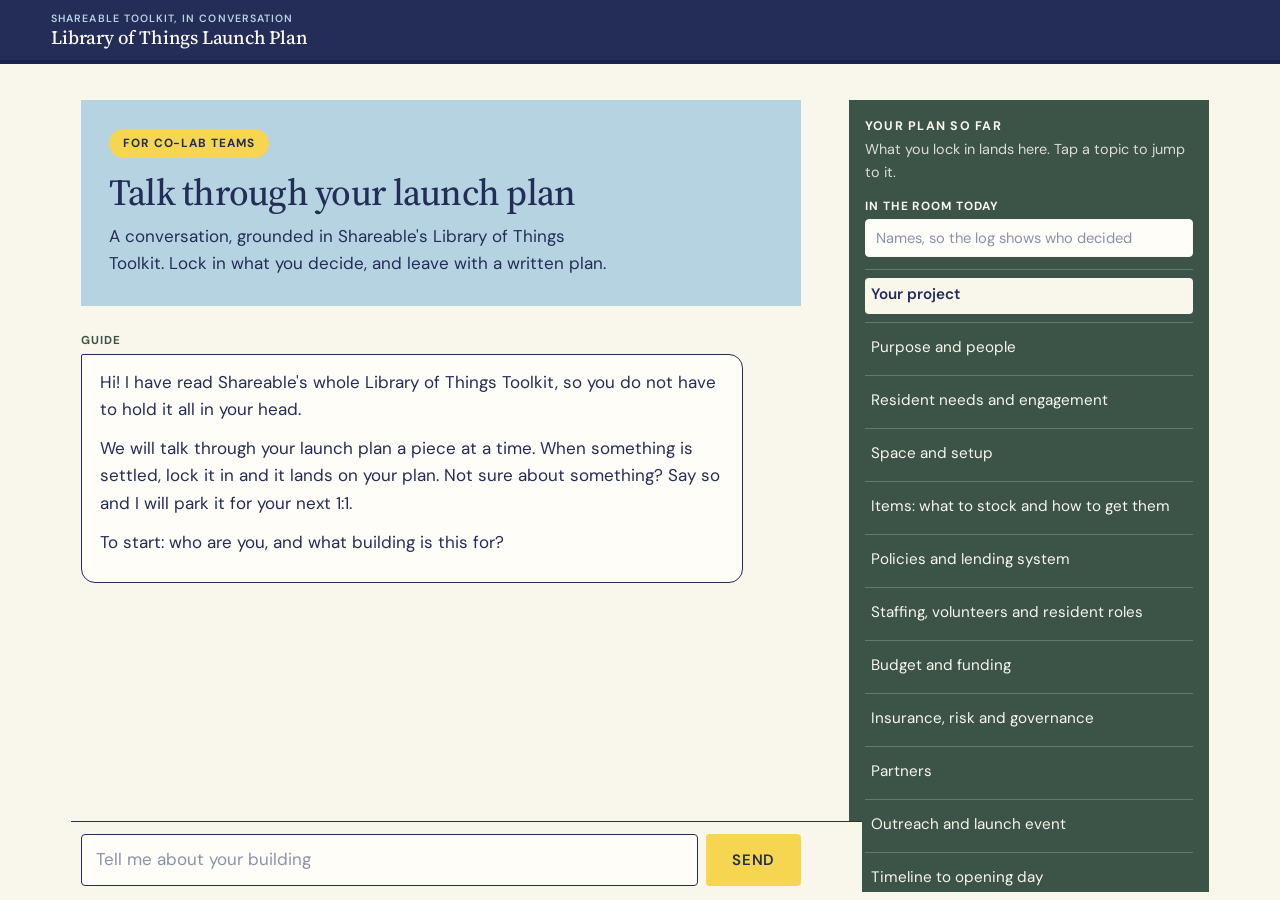
==== commit ed3ba19a: "Add people, paper, memory and the cohort to the conversation version Four ideas from the Relational " ====
--- a/chat.html
+++ b/chat.html
@@ -27,6 +27,8 @@
 const TOOLKIT = 'https://www.shareable.net/toolkit/library-of-things/';
 const COVER = 'https://i0.wp.com/www.shareable.net/wp-content/uploads/2026/03/LoT-2-Digital-Toolkit-Cover-2-scaled.png?w=600&quality=80&ssl=1';
 const STORE = 'lot-launch-chat-v1';
+const TEAM = 'lot-launch-team';
+const WHO = ['Property manager', 'A resident leader', 'Our own team', 'Shareable, in our 1:1'];
 
 const SECTIONS = [
   { id: 'purpose', title: 'Purpose and people' },
@@ -53,7 +55,7 @@
 // ---------- State ----------
 
 function blank() {
-  return { view: 'chat', topic: 'project', turns: {}, messages: [{ role: 'guide', text: HELLO }], decisions: [], open: [], sources: {}, plan: null, n: 0 };
+  return { view: 'chat', topic: 'project', turns: {}, messages: [{ role: 'guide', text: HELLO }], decisions: [], open: [], sources: {}, plan: null, flyer: null, room: '', n: 0 };
 }
 
 let state = blank();
@@ -67,8 +69,10 @@
 }
 
 const nextId = () => `x${++state.n}`;
+const team = () => { try { return localStorage.getItem(TEAM) || ''; } catch { return ''; } };
+const today = () => new Date().toISOString().slice(0, 10);
 const fresh = new Set();
-const live = { busy: false, error: null, boardOpen: false, editing: null, draft: '', writing: null };
+const live = { flyering: false, busy: false, error: null, boardOpen: false, editing: null, draft: '', writing: null };
 
 // ---------- Small helpers ----------
 
@@ -233,7 +237,7 @@
       const item = { id: nextId(), topic: validTopic(o.topic) ? o.topic : state.topic, text: String(o.text).trim() };
       state.open.push(item);
       fresh.add(item.id);
-      parked.push(item.text);
+      parked.push(item.id);
     }
     state.turns[state.topic] = (state.turns[state.topic] || 0) + 1;
     const done = meta.topic === 'done';
@@ -268,7 +272,7 @@
   if (!p.text) return;
   p.status = 'locked';
   if (!state.decisions.some((d) => same(d.text, p.text))) {
-    const d = { id: nextId(), topic: p.topic, text: p.text };
+    const d = { id: nextId(), topic: p.topic, text: p.text, at: today(), by: state.room.trim() };
     state.decisions.push(d);
     fresh.add(d.id);
   }
@@ -296,7 +300,7 @@
           action: 'draft', section: s.id, project: { building: facts },
           answers: [
             { q: 'What we have locked in for this part of the plan', a: mine.join(' ') },
-            { q: 'What we said we still do not know', a: parked.join(' ') },
+            { q: 'Questions we have already parked and given to someone to ask (do not repeat these under Still to figure out)', a: parked.join(' ') },
           ],
           decisions: state.decisions.map((d) => ({ text: d.text })),
         }, () => {});
@@ -337,7 +341,16 @@
     for (const o of parts.open) open.push(`${o.replace(/\s*\[lot-[\d,\slot-]*\]/g, '')} (${s.title})`);
     for (const m of md.matchAll(/lot-\d+/g)) if (state.sources[m[0]] && !cited.includes(m[0])) cited.push(m[0]);
   }
-  if (open.length) lines.push('## Still to figure out', '', ...open.map((o) => `- ${o}`), '');
+  if (state.open.length) {
+    lines.push('## Conversations to have this week', '');
+    for (const [who, items] of byPerson()) lines.push(`**${who}**`, ...items.map((o) => `- ${o.text} (${topicTitle(o.topic)})`), '');
+  }
+  if (open.length) lines.push('## More to figure out', '', ...open.map((o) => `- ${o}`), '');
+  if (state.decisions.length) {
+    lines.push('## Decision log', '', '| Date | Topic | Decision | In the room |', '| --- | --- | --- | --- |');
+    for (const t of TOPICS) for (const d of state.decisions.filter((x) => x.topic === t.id)) lines.push(`| ${d.at || ''} | ${t.title} | ${d.text.replace(/\|/g, '/')} | ${(d.by || '').replace(/\|/g, '/')} |`);
+    lines.push('');
+  }
   if (cited.length) {
     lines.push('## From the toolkit', '');
     for (const id of cited) lines.push(`- [${id}] ${state.sources[id].heading}: ${state.sources[id].url}`);
@@ -354,7 +367,7 @@
     Built on the <a href="${TOOLKIT}" target="_blank" rel="noopener">Library of Things Toolkit 2.0</a> by Shareable (CC BY-NC-ND 4.0).
     A prototype by the Relational Tech Project. Drafts are a starting point: check anything about insurance, legal or money with your own advisors.
     <span class="no-print">Your conversation stays in this browser. It is sent to an AI model only to reply and to write your plan.</span>
-    <span class="no-print">Rather fill it in step by step? <a href="./">Try the workbook version</a>.</span>
+    <span class="no-print">Rather fill it in step by step? <a href="./">Try the workbook version</a>. See what other teams are asking on the <a href="wall">cohort wall</a>.</span>
   </footer>`;
 }
 
@@ -370,6 +383,36 @@
       <button class="btn quiet small" data-act="edit-proposal" data-id="${p.id}">Edit</button>
       <button class="btn quiet small" data-act="skip" data-id="${p.id}">Skip</button>
     </div></div>`;
+}
+
+/** A parked question is only useful once it has someone to ask */
+function parkedHtml(ref) {
+  const o = state.open.find((d) => d.id === ref) || state.open.find((d) => d.text === ref);
+  if (!o) return '';
+  const editingWho = live.editing && live.editing.kind === 'who' && live.editing.id === o.id;
+  const editingTeam = live.editing && live.editing.kind === 'team' && live.editing.id === o.id;
+  let who;
+  if (editingWho) who = `<div class="who-row"><input type="text" id="edit-input" placeholder="Who would know?" aria-label="Who would know?"><button class="btn small" data-act="edit-save">Save</button></div>`;
+  else if (o.who) who = `<div class="who-row"><span>Ask: <strong>${esc(o.who)}</strong></span><button class="btn quiet small" data-act="who-clear" data-id="${o.id}">Change</button></div>`;
+  else who = `<div class="who-row"><span class="tag">Who would know?</span>${WHO.map((w) => `<button class="chip" data-act="who" data-id="${o.id}" data-who="${esc(w)}">${esc(w)}</button>`).join('')}<button class="chip unsure" data-act="who-other" data-id="${o.id}">Someone else</button></div>`;
+  let cohort;
+  if (editingTeam) cohort = `<div class="who-row"><input type="text" id="edit-input" placeholder="Post as: your team and city" aria-label="Post as"><button class="btn small" data-act="edit-save">Post to the wall</button></div>`;
+  else if (o.wall) cohort = `<div class="who-row"><span>On the <a href="wall" target="_blank" rel="noopener">cohort wall</a>. Check back for replies.</span></div>`;
+  else cohort = `<div class="who-row"><button class="btn quiet small" data-act="ask-cohort" data-id="${o.id}">Ask the other teams on the cohort wall</button></div>`;
+  return `<div class="parked-card${fresh.has(o.id) ? ' fresh' : ''}"><p><span class="tag">Parked</span> ${esc(o.text)}</p>${who}${cohort}</div>`;
+}
+
+async function postToWall(o) {
+  try {
+    const res = await fetch(API, { method: 'POST', headers: { 'Content-Type': 'application/json' }, body: JSON.stringify({ action: 'wall_post', team: team(), topic: o.topic, text: o.text }) });
+    const data = await res.json();
+    if (!res.ok) throw new Error(data.error || 'Could not post to the wall.');
+    o.wall = data.post.id;
+  } catch (err) {
+    live.error = err.message === 'Failed to fetch' ? 'Could not reach the cohort wall. Try again.' : err.message;
+  }
+  save();
+  render();
 }
 
 function messageHtml(m, i) {
@@ -382,7 +425,7 @@
     ${(m.proposals || []).length ? `<div class="proposals">
       ${pending.length > 1 ? `<button class="btn dark small lock-all" data-act="lock-all" data-i="${i}">Lock in all ${pending.length}</button>` : ''}
       ${m.proposals.map(proposalHtml).join('')}</div>` : ''}
-    ${(m.parked || []).length ? `<div class="parked">Parked for later: ${m.parked.map(esc).join(' ')}</div>` : ''}
+    ${(m.parked || []).map(parkedHtml).join('')}
     ${m.done && !live.writing ? `<div class="cta"><p>Your board has what it needs. Ready when you are.</p><button class="btn" data-act="write">Write my launch plan</button></div>` : ''}
   </div>`;
 }
@@ -441,11 +484,116 @@
       <button class="btn quiet" data-act="write">Rewrite the plan</button>
     </div>
     ${body}
-    ${open.length ? `<section class="plan-section open-qs"><h2>Still to figure out</h2>
-      <div class="prose"><p>Bring these to your team, your residents, or your next 1:1 with Shareable.</p>
+    ${conversationsHtml()}
+    ${open.length ? `<section class="plan-section open-qs"><h2>More to figure out</h2>
+      <div class="prose"><p>These came up while writing the plan. Decide who takes each one.</p>
       <ul>${open.map((o) => `<li>${esc(o.text)} <span style="color:var(--soft)">(${esc(o.from)})</span></li>`).join('')}</ul></div></section>` : ''}
+    ${logHtml()}
+    <section class="plan-section no-print"><h2>Next: ask your residents</h2>
+      <div class="prose"><p>A plan gets real when neighbors say yes. Turn what you have locked in into a one-page handout for doors and the laundry room wall.</p></div>
+      <div class="row"><button class="btn" data-act="flyer">${state.flyer ? 'Open the one-pager' : 'Make a one-pager for residents'}</button></div>
+    </section>
     ${missing.length ? `<p class="lede no-print">Not in the plan yet: ${missing.map((s) => esc(s.title)).join(', ')}. <a href="#" data-act="back">Go back to the conversation</a> to cover them, then rewrite.</p>` : ''}
     ${footer()}
+  </div>`;
+}
+
+function byPerson() {
+  const groups = new Map();
+  for (const o of state.open) {
+    const key = o.who || 'Not given to anyone yet';
+    if (!groups.has(key)) groups.set(key, []);
+    groups.get(key).push(o);
+  }
+  // Named people first, the unassigned pile last
+  return [...groups].sort((a, b) => (a[0] === 'Not given to anyone yet') - (b[0] === 'Not given to anyone yet'));
+}
+
+function conversationsHtml() {
+  if (!state.open.length) return '';
+  return `<section class="plan-section talks"><h2>Conversations to have this week</h2>
+    ${byPerson().map(([who, items]) => `<div class="talk"><h3>${esc(who)}</h3><ul>${items.map((o) => `<li>${esc(o.text)} <span style="color:var(--soft)">(${esc(topicTitle(o.topic))})</span>${o.wall ? ' <span class="no-print">· <a href="wall" target="_blank" rel="noopener">on the cohort wall</a></span>' : ''}</li>`).join('')}</ul></div>`).join('')}
+  </section>`;
+}
+
+function logHtml() {
+  if (!state.decisions.length) return '';
+  const rows = TOPICS.flatMap((t) => state.decisions.filter((d) => d.topic === t.id).map((d) => `<tr><td>${esc(d.at || '')}</td><td>${esc(t.title)}</td><td>${esc(d.text)}</td><td>${esc(d.by || '')}</td></tr>`));
+  return `<section class="plan-section"><h2>Decision log</h2>
+    <div class="prose"><p>What was locked in, when, and who was in the room. Keep this: it is the memory of how the library was shaped.</p></div>
+    <div class="log-wrap"><table class="log"><thead><tr><th>Date</th><th>Topic</th><th>Decision</th><th>In the room</th></tr></thead><tbody>${rows.join('')}</tbody></table></div>
+  </section>`;
+}
+
+// ---------- The one-pager for residents ----------
+
+async function makeFlyer() {
+  if (live.flyering) return;
+  live.flyering = true; live.error = null;
+  state.view = 'flyer';
+  render();
+  window.scrollTo(0, 0);
+  try {
+    const text = await stream({
+      action: 'flyer',
+      decisions: state.decisions.map((d) => ({ text: d.text })),
+      open: state.open.map((d) => ({ text: d.text })),
+    }, () => {});
+    const a = text.indexOf('{');
+    const b = text.lastIndexOf('}');
+    const f = JSON.parse(text.slice(a, b + 1));
+    state.flyer = {
+      headline: String(f.headline || ''), invite: String(f.invite || ''), handoff: String(f.handoff || 'Return this to: '),
+      details: (Array.isArray(f.details) ? f.details : []).map(String).slice(0, 3),
+      questions: (Array.isArray(f.questions) ? f.questions : []).slice(0, 4).map((q) => ({ q: String(q.q || ''), options: (Array.isArray(q.options) ? q.options : []).map(String).slice(0, 5) })),
+      translations: (Array.isArray(f.translations) ? f.translations : []).slice(0, 2).map((t) => ({ language: String(t.language || ''), headline: String(t.headline || ''), invite: String(t.invite || '') })),
+    };
+  } catch (err) {
+    live.error = err instanceof SyntaxError ? 'The one-pager came back garbled. Try again.' : err.message;
+    if (!state.flyer) state.view = 'plan';
+  }
+  live.flyering = false;
+  save();
+  render();
+}
+
+function viewFlyer() {
+  const f = state.flyer;
+  if (!f) return `<div class="plan-wrap"><div class="writing-plan" role="status"><div class="writing"><span class="pulse"></span><strong>Writing a one-pager for your residents</strong></div><p class="hint" style="margin:8px 0 0">A few seconds.</p></div></div>`;
+  // Every line can be changed by hand before printing
+  const ed = (path, text, tag = 'span', cls = '') => `<${tag} class="${cls}" contenteditable="true" spellcheck="true" data-flyer="${path}">${esc(text)}</${tag}>`;
+  return `<div class="plan-wrap">
+    <div class="no-print">
+      <div class="pill">For your residents</div>
+      <h1>A one-pager to print</h1>
+      <p class="lede">Made from what you locked in. Click any line to change it. Print it, hand-draw something in the box, and put it under doors or by the laundry.</p>
+      ${live.error ? `<div class="error" role="alert">${esc(live.error)}</div>` : ''}
+      <div class="row">
+        <button class="btn" data-act="print">Print</button>
+        <button class="btn dark" data-act="flyer-again" ${live.flyering ? 'disabled' : ''}>${live.flyering ? 'Writing' : 'Write it again'}</button>
+        <button class="btn quiet" data-act="see-plan">Back to the plan</button>
+      </div>
+      ${f.translations.length ? `<p class="hint" style="margin-top:14px">The ${f.translations.map((t) => esc(t.language)).join(' and ')} lines are machine translated. Ask a neighbor who speaks the language to check them before you print.</p>` : ''}
+    </div>
+    <article class="flyer">
+      ${ed('headline', f.headline, 'h2', 'flyer-head')}
+      ${ed('invite', f.invite, 'p', 'flyer-invite')}
+      ${f.translations.map((t, i) => `<div class="flyer-tr" lang="${esc(t.language)}" dir="auto">${ed(`translations.${i}.headline`, t.headline, 'strong')} ${ed(`translations.${i}.invite`, t.invite)}</div>`).join('')}
+      <div class="flyer-mid">
+        <div class="flyer-draw"><span>Space for a drawing by a neighbor</span></div>
+        ${f.details.length ? `<ul class="flyer-details">${f.details.map((d, i) => `<li>${ed(`details.${i}`, d)}</li>`).join('')}</ul>` : ''}
+      </div>
+      <div class="flyer-ask">
+        <div class="banner">Tell us what you think</div>
+        ${f.questions.map((q, i) => `<div class="flyer-q">${ed(`questions.${i}.q`, q.q, 'p')}
+          ${q.options.length ? `<div class="flyer-opts">${q.options.map((o, j) => `<span><i></i>${ed(`questions.${i}.options.${j}`, o)}</span>`).join('')}</div>` : '<div class="flyer-line"></div>'}</div>`).join('')}
+      </div>
+      <div class="flyer-foot">
+        <p>Your name and apartment (if you like): <span class="flyer-blank"></span></p>
+        ${ed('handoff', f.handoff, 'p')}
+      </div>
+    </article>
+    <div class="no-print">${footer()}</div>
   </div>`;
 }
 
@@ -454,7 +602,7 @@
   const editing = (kind, id) => live.editing && live.editing.kind === kind && live.editing.id === id;
   const row = (kind, d) => editing(kind, d.id)
     ? `<li class="${kind === 'open' ? 'parked-item' : ''}"><input type="text" id="edit-input" value="${esc(d.text)}" aria-label="Edit"><button class="mini" data-act="edit-save" aria-label="Save" title="Save">✓</button></li>`
-    : `<li class="${kind === 'open' ? 'parked-item' : ''}${fresh.has(d.id) ? ' fresh' : ''}"><span>${kind === 'open' ? '? ' : ''}${esc(d.text)}</span>
+    : `<li class="${kind === 'open' ? 'parked-item' : ''}${fresh.has(d.id) ? ' fresh' : ''}"><span>${kind === 'open' ? '? ' : ''}${esc(d.text)}${kind === 'open' && d.who ? `<small>Ask: ${esc(d.who)}</small>` : ''}</span>
         <button class="mini" data-act="edit-${kind}" data-id="${d.id}" aria-label="Edit" title="Edit">✎</button>
         <button class="mini" data-act="remove-${kind}" data-id="${d.id}" aria-label="Remove" title="Remove">✕</button></li>`;
   const topics = TOPICS.map((t) => {
@@ -471,11 +619,13 @@
   el.innerHTML = `
     <h2>Your plan so far</h2>
     <div class="sub">${state.decisions.length ? `${state.decisions.length} locked in across ${covered} of ${TOPICS.length} topics` : 'What you lock in lands here. Tap a topic to jump to it.'}</div>
+    <label class="room">In the room today<input type="text" data-room value="${esc(state.room)}" placeholder="Names, so the log shows who decided"></label>
     ${topics}
     <div class="board-foot">
       <button class="btn" data-act="write" ${state.decisions.length && !live.writing && !live.busy ? '' : 'disabled'}>${state.plan ? 'Rewrite my launch plan' : 'Write my launch plan'}</button>
       ${state.plan && state.view === 'chat' ? '<button class="btn dark" data-act="see-plan">See my plan</button>' : ''}
       ${state.decisions.length ? '' : '<span class="hint">Lock in a few things first.</span>'}
+      <a class="btn quiet small" href="wall">See the cohort wall</a>
       <button class="btn quiet small" data-act="reset">Start over</button>
     </div>`;
   document.getElementById('top').innerHTML = `
@@ -492,7 +642,7 @@
 function render() {
   const keep = document.getElementById('say');
   if (keep && !live.draft) live.draft = keep.value;
-  document.getElementById('main').innerHTML = state.view === 'plan' && state.plan ? viewPlan() : viewChat();
+  document.getElementById('main').innerHTML = state.view === 'flyer' ? viewFlyer() : state.view === 'plan' && state.plan ? viewPlan() : viewChat();
   live.draft = '';
   renderBoard();
   fresh.clear();
@@ -515,6 +665,14 @@
   if (!input || !e) return;
   const text = input.value.trim();
   if (e.kind === 'proposal') { const p = findProposal(e.id); if (p && text) lockIn(p, text); }
+  else if (e.kind === 'who') { const o = state.open.find((d) => d.id === e.id); if (o && text) o.who = text; }
+  else if (e.kind === 'team') {
+    const o = state.open.find((d) => d.id === e.id);
+    live.editing = null;
+    if (o && text.length > 1) { try { localStorage.setItem(TEAM, text); } catch { /* still post this once */ } postToWall(o); }
+    else render();
+    return;
+  }
   else {
     const list = e.kind === 'decision' ? state.decisions : state.open;
     const item = list.find((d) => d.id === e.id);
@@ -534,7 +692,18 @@
   send(text);
 });
 
-document.addEventListener('input', (e) => { if (e.target.id === 'say') grow(); });
+document.addEventListener('input', (e) => {
+  if (e.target.id === 'say') grow();
+  else if (e.target.dataset.room !== undefined) { state.room = e.target.value; save(); }
+  else if (e.target.dataset.flyer) {
+    // Walk the path ("questions.1.options.0") and store the edited text
+    const path = e.target.dataset.flyer.split('.');
+    let at = state.flyer;
+    for (const key of path.slice(0, -1)) at = at[key];
+    at[path[path.length - 1]] = e.target.textContent;
+    save();
+  }
+});
 
 document.addEventListener('keydown', (e) => {
   if (e.target.id === 'say' && e.key === 'Enter' && !e.shiftKey && !e.isComposing) { e.preventDefault(); document.getElementById('form').requestSubmit(); }
@@ -567,6 +736,16 @@
       state.topic = id; state.view = 'chat'; live.boardOpen = false;
       send(`Let's talk about ${topicTitle(id).toLowerCase().replace(/^items:.*/, 'the items')}.`);
       break;
+    case 'who': state.open.find((d) => d.id === id).who = el.dataset.who; save(); render(); break;
+    case 'who-clear': state.open.find((d) => d.id === id).who = ''; save(); render(); break;
+    case 'who-other': live.editing = { kind: 'who', id }; render(); break;
+    case 'ask-cohort': {
+      const o = state.open.find((d) => d.id === id);
+      if (team()) postToWall(o); else { live.editing = { kind: 'team', id }; render(); }
+      break;
+    }
+    case 'flyer': if (state.flyer) { state.view = 'flyer'; save(); render(); window.scrollTo(0, 0); } else makeFlyer(); break;
+    case 'flyer-again': makeFlyer(); break;
     case 'board': live.boardOpen = !live.boardOpen; renderBoard(); break;
     case 'write': writePlan(); break;
     case 'see-plan': state.view = 'plan'; live.boardOpen = false; save(); render(); window.scrollTo(0, 0); break;
--- a/style.css
+++ b/style.css
@@ -265,3 +265,91 @@
   .plan-wrap { max-width: none; padding: 0; }
 }
 
+
+/* ---------- People on parked questions, the decision log, the one-pager, the wall ---------- */
+
+.parked-card { margin-top: 10px; background: var(--pink); border-left: 5px solid var(--coral); padding: 10px 12px 10px 14px; }
+.parked-card p { margin: 0 0 6px; font-weight: 500; }
+.parked-card .tag { color: var(--brick); margin-right: 4px; }
+.who-row { display: flex; flex-wrap: wrap; gap: 6px; align-items: center; margin-top: 6px; }
+.who-row .chip { min-height: 36px; padding: 5px 12px; font-size: 0.9rem; }
+.who-row input { flex: 1 1 200px; margin: 0; padding: 8px 10px; }
+.who-row .btn.quiet { padding-left: 0; }
+.locks li small { display: block; font-size: 0.78rem; color: var(--brick); font-weight: 600; margin-top: 2px; }
+.room { display: block; font-size: 0.74rem; font-weight: 700; letter-spacing: 0.08em; text-transform: uppercase; margin-bottom: 12px; }
+.room input { margin-top: 4px; padding: 8px 10px; font-size: 0.92rem; text-transform: none; letter-spacing: 0; font-weight: 400; border-color: var(--cream); color: var(--navy); }
+.board-foot a.btn.quiet { color: var(--cream); justify-self: start; }
+
+.talks { background: var(--blue-wash); padding: clamp(18px, 3vw, 28px); }
+.talk h3 { font-size: 1.08rem; margin: 16px 0 6px; }
+.talk ul { margin: 0; padding-left: 1.3em; }
+.talk li { margin-bottom: 0.35em; }
+.log-wrap { overflow-x: auto; }
+.log { width: 100%; border-collapse: collapse; font-size: 0.92rem; }
+.log th { text-align: left; font-size: 0.72rem; letter-spacing: 0.08em; text-transform: uppercase; border-bottom: 2px solid var(--navy); padding: 6px 10px 6px 0; white-space: nowrap; }
+.log td { border-bottom: 1px solid var(--line); padding: 8px 10px 8px 0; vertical-align: top; }
+.log td:first-child { white-space: nowrap; color: var(--soft); }
+
+/* The one-pager: laid out in physical units so the screen matches the paper */
+.flyer { background: #fff; color: #111; border: 1.5px solid var(--navy); margin-top: 28px; padding: 0.55in 0.6in; max-width: 8.5in; font-size: 13pt; line-height: 1.4; }
+.flyer [contenteditable]:hover { background: #fdf4cd; }
+.flyer [contenteditable]:focus { outline: 2px solid var(--yellow); background: #fffbe6; }
+.flyer-head { font-family: var(--sans); font-weight: 700; font-size: clamp(30pt, 7vw, 46pt); line-height: 1.02; letter-spacing: -0.02em; margin: 0 0 0.18in; }
+.flyer-invite { font-size: 15pt; margin: 0 0 0.12in; }
+.flyer-tr { font-size: 12pt; margin: 0 0 0.08in; padding-left: 0.14in; border-left: 4px solid #111; }
+.flyer-mid { display: grid; grid-template-columns: 1fr 1fr; gap: 0.3in; margin: 0.22in 0; align-items: stretch; }
+.flyer-draw { border: 2px dashed #999; min-height: 1.7in; display: grid; place-items: center; text-align: center; color: #888; font-size: 10pt; padding: 0.1in; }
+.flyer-details { list-style: none; margin: 0; padding: 0.16in 0.2in; background: #111; color: #fff; font-weight: 600; font-size: 14pt; display: grid; align-content: center; gap: 0.08in; }
+.flyer-details [contenteditable]:hover, .flyer-details [contenteditable]:focus { background: #333; }
+.flyer-ask .banner { font-size: 10pt; background: #111; color: #fff; }
+.flyer-q { margin-top: 0.16in; }
+.flyer-q p { font-weight: 700; margin: 0 0 0.06in; }
+.flyer-opts { display: flex; flex-wrap: wrap; gap: 0.06in 0.3in; }
+.flyer-opts span { display: inline-flex; align-items: center; gap: 0.08in; }
+.flyer-opts i { width: 0.17in; height: 0.17in; border: 1.5px solid #111; flex: none; }
+.flyer-line { border-bottom: 1.5px solid #111; height: 0.32in; }
+.flyer-foot { margin-top: 0.26in; padding-top: 0.14in; border-top: 2px dashed #999; font-size: 11pt; }
+.flyer-foot p { margin: 0 0 0.06in; }
+.flyer-blank { display: inline-block; min-width: 2.6in; border-bottom: 1.5px solid #111; }
+
+.wall { max-width: 760px; margin: 0 auto; padding: clamp(24px, 4vw, 48px) clamp(16px, 4vw, 56px) 80px; }
+.wall-form { background: var(--green); color: var(--cream); padding: clamp(16px, 3vw, 24px); margin-top: 24px; }
+.wall-form label { color: var(--cream); }
+.wall-form input, .wall-form textarea { border-color: var(--cream); color: var(--navy); }
+.post { background: var(--white); border: 1.5px solid var(--navy); border-radius: 4px; padding: 16px 18px; margin-top: 18px; }
+.post .from { font-size: 0.86rem; color: var(--soft); margin-bottom: 4px; }
+.post .from strong { color: var(--navy); }
+.post .q { font-family: var(--serif); font-size: 1.3rem; line-height: 1.3; margin: 0 0 10px; overflow-wrap: anywhere; }
+.reply { background: var(--blue-wash); border-left: 4px solid var(--blue); padding: 10px 14px; margin-top: 8px; overflow-wrap: anywhere; }
+.reply p { margin: 0; }
+.reply-form { display: flex; gap: 8px; margin-top: 10px; flex-wrap: wrap; }
+.reply-form textarea { flex: 1 1 260px; margin: 0; min-height: 48px; }
+.sample-tag { display: inline-block; font-size: 0.68rem; font-weight: 700; letter-spacing: 0.08em; text-transform: uppercase; background: var(--line); color: var(--navy); padding: 1px 8px; border-radius: 999px; margin-left: 6px; }
+
+@media (max-width: 900px) {
+  .flyer { padding: 20px 16px; font-size: 1rem; margin-left: -4px; margin-right: -4px; }
+  .flyer-mid { grid-template-columns: 1fr; gap: 14px; }
+  .flyer-draw { min-height: 110px; }
+  .flyer-invite { font-size: 1.1rem; }
+  .flyer-details { font-size: 1.05rem; }
+}
+
+@page { margin: 0.5in; }
+@media print {
+  /* Fill the sheet: a handout is read from a few feet away */
+  .flyer { border: 0; margin: 0; padding: 0; max-width: none; font-size: 16pt; }
+  .flyer-head { font-size: 54pt; }
+  .flyer-invite { font-size: 19pt; }
+  .flyer-tr { font-size: 14pt; }
+  .flyer-mid { grid-template-columns: 1fr 1fr; margin: 0.3in 0; }
+  .flyer-draw { min-height: 2.4in; }
+  .flyer-details { font-size: 18pt; }
+  .flyer-q { margin-top: 0.24in; }
+  .flyer-opts i { width: 0.2in; height: 0.2in; }
+  .flyer-line { height: 0.45in; }
+  .flyer-foot { margin-top: 0.35in; font-size: 13pt; }
+  .flyer [contenteditable] { background: none !important; outline: none !important; }
+  .flyer-details, .flyer-ask .banner { -webkit-print-color-adjust: exact; print-color-adjust: exact; }
+  .talks { background: none; padding: 0; }
+  .log { font-size: 9.5pt; }
+}
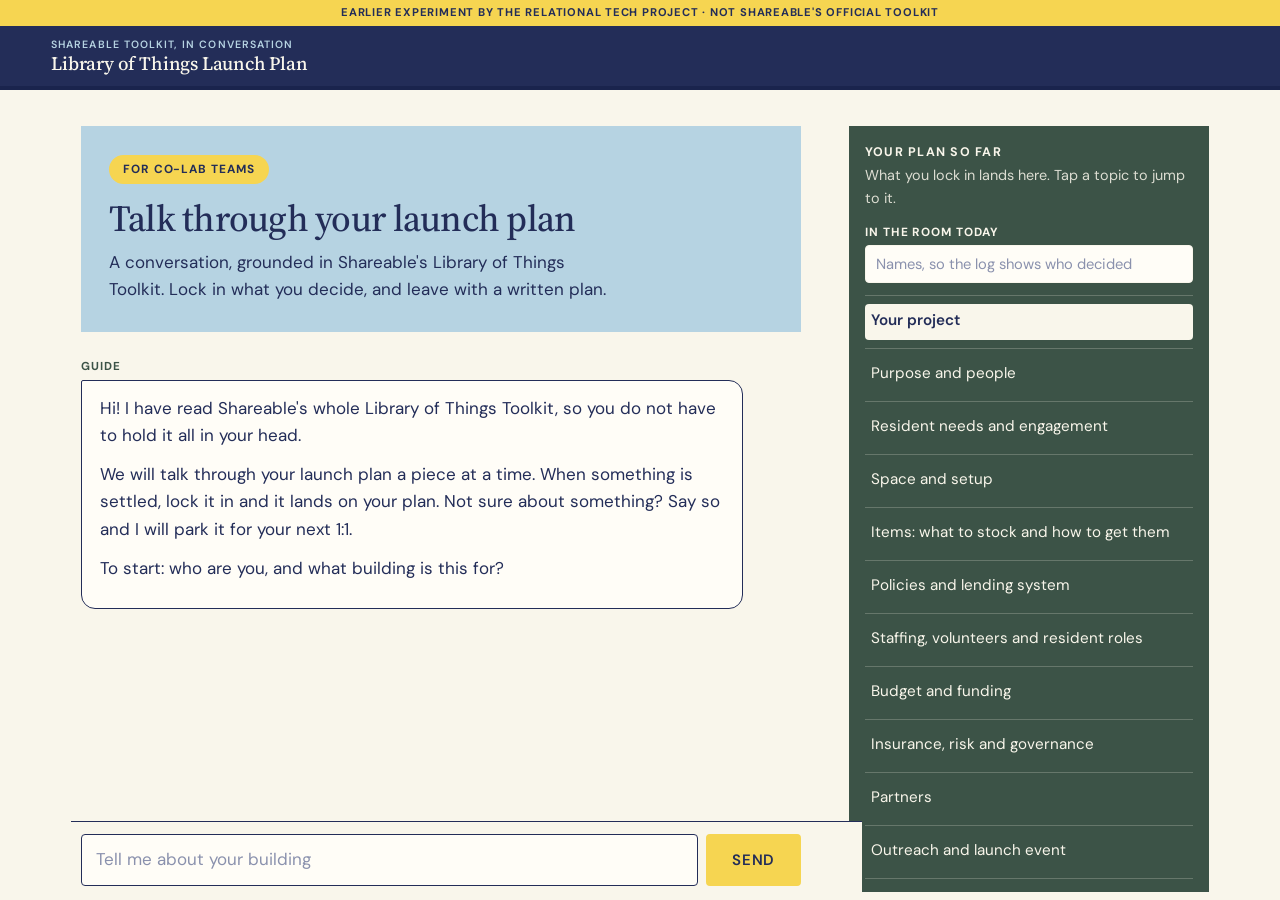
==== commit c63fdd7d: "Make the workbook verbatim: people write, the toolkit is quoted, AI only points Feedback from Sharea" ====
--- a/chat.html
+++ b/chat.html
@@ -629,6 +629,7 @@
       <button class="btn quiet small" data-act="reset">Start over</button>
     </div>`;
   document.getElementById('top').innerHTML = `
+    <div class="exp"><span class="full">Earlier experiment by the Relational Tech Project · Not Shareable's official toolkit</span><span class="short">Earlier experiment · Not the official toolkit</span></div>
     <div class="top-in">
       <a class="brand" href="./" style="text-decoration:none" title="Library of Things Launch Plan"><small>Shareable toolkit, in conversation</small><span class="full">Library of Things Launch Plan</span><span class="short">LoT Launch Plan</span></a>
       <div class="top-actions">
--- a/style.css
+++ b/style.css
@@ -5,10 +5,10 @@
   --coral: #D86E72; --brick: #BA4B4F; --pink: #F0D5D1; --line: #d9d4c0;
   --serif: "Source Serif 4", "Iowan Old Style", Georgia, serif;
   --sans: "DM Sans", system-ui, -apple-system, "Segoe UI", Roboto, sans-serif;
-  --top: 60px;
+  --top: 60px; --exp: 26px;
 }
 * { box-sizing: border-box; }
-html { -webkit-text-size-adjust: 100%; scroll-padding-top: calc(var(--top) + 16px); }
+html { -webkit-text-size-adjust: 100%; scroll-padding-top: calc(var(--top) + var(--exp) + 16px); }
 body { margin: 0; background: var(--cream); color: var(--navy); font: 17px/1.6 var(--sans); }
 h1, h2 { font-family: var(--serif); font-weight: 500; line-height: 1.12; letter-spacing: -0.02em; text-wrap: balance; margin: 0; }
 h3 { font-family: var(--sans); font-weight: 600; line-height: 1.25; letter-spacing: -0.01em; margin: 0; }
@@ -30,7 +30,7 @@
 .progress i { display: block; height: 100%; background: var(--yellow); transition: width .3s ease; }
 
 .shell { display: grid; grid-template-columns: 300px minmax(0, 1fr); gap: clamp(24px, 4vw, 56px); padding: clamp(24px, 4vw, 48px) clamp(16px, 4vw, 56px) 0; max-width: 1240px; margin: 0 auto; }
-.side { background: var(--green); color: var(--cream); padding: 22px 14px 16px; position: sticky; top: calc(var(--top) + 28px); align-self: start; max-height: calc(100vh - var(--top) - 48px); overflow-y: auto; }
+.side { background: var(--green); color: var(--cream); padding: 22px 14px 16px; position: sticky; top: calc(var(--top) + var(--exp) + 28px); align-self: start; max-height: calc(100vh - var(--top) - var(--exp) - 48px); overflow-y: auto; }
 .side-label { font-size: 0.75rem; font-weight: 600; letter-spacing: 0.1em; text-transform: uppercase; padding: 0 10px 8px; }
 .steps { list-style: none; margin: 0; padding: 0; }
 .steps button { display: flex; gap: 10px; align-items: baseline; width: 100%; text-align: left; background: none; border: 0; padding: 8px 10px; border-radius: 4px; color: var(--cream); font-size: 0.95rem; line-height: 1.35; min-height: 40px; }
@@ -80,7 +80,7 @@
 ::placeholder { color: #8a91ad; }
 .two { display: grid; grid-template-columns: 1fr 1fr; gap: 0 18px; }
 
-.card { scroll-margin-top: calc(var(--top) + 16px); background: var(--white); border: 1.5px solid var(--navy); border-radius: 4px; padding: clamp(18px, 3vw, 30px); margin-top: 28px; }
+.card { scroll-margin-top: calc(var(--top) + var(--exp) + 16px); background: var(--white); border: 1.5px solid var(--navy); border-radius: 4px; padding: clamp(18px, 3vw, 30px); margin-top: 28px; }
 .card.how { background: var(--green); border-color: var(--green); color: var(--cream); }
 .card-head { display: flex; justify-content: space-between; align-items: center; gap: 12px; flex-wrap: wrap; margin-bottom: 16px; }
 .tag { font-size: 0.74rem; font-weight: 700; letter-spacing: 0.09em; text-transform: uppercase; }
@@ -127,7 +127,7 @@
   .brand .short { display: inline; }
   .brand { min-height: 44px; }
   .shell { display: block; padding: 22px 16px 0; padding-left: max(16px, env(safe-area-inset-left)); padding-right: max(16px, env(safe-area-inset-right)); }
-  .side { display: none; position: fixed; z-index: 7; top: calc(var(--top) + 4px); left: 0; right: 0; bottom: 0; align-self: auto; max-height: none; overflow-y: auto; -webkit-overflow-scrolling: touch; padding: 20px 14px calc(24px + env(safe-area-inset-bottom)); overscroll-behavior: contain; }
+  .side { display: none; position: fixed; z-index: 7; top: calc(var(--top) + var(--exp) + 4px); left: 0; right: 0; bottom: 0; align-self: auto; max-height: none; overflow-y: auto; -webkit-overflow-scrolling: touch; padding: 20px 14px calc(24px + env(safe-area-inset-bottom)); overscroll-behavior: contain; }
   .side.open { display: block; }
   .steps button { font-size: 1.02rem; min-height: 48px; padding: 10px 12px; }
   main { padding-bottom: calc(40px + env(safe-area-inset-bottom)); }
@@ -166,7 +166,7 @@
 /* ---------- The conversational version (chat.html) ---------- */
 
 .chat-shell { display: grid; grid-template-columns: minmax(0, 1fr) 360px; gap: clamp(20px, 3vw, 44px); max-width: 1240px; margin: 0 auto; padding: 0 clamp(16px, 4vw, 56px); align-items: start; }
-.chat-main { min-width: 0; display: flex; flex-direction: column; min-height: calc(100vh - var(--top) - 4px); min-height: calc(100dvh - var(--top) - 4px); padding-bottom: 0; }
+.chat-main { min-width: 0; display: flex; flex-direction: column; min-height: calc(100vh - var(--top) - var(--exp) - 4px); min-height: calc(100dvh - var(--top) - var(--exp) - 4px); padding-bottom: 0; }
 .chat-main:focus { outline: none; }
 .thread { flex: 1; max-width: 720px; width: 100%; margin: 0 auto; padding: clamp(20px, 3vw, 36px) 0 20px; }
 .intro { background: var(--blue); padding: clamp(18px, 3vw, 28px); margin-bottom: 26px; display: grid; grid-template-columns: minmax(0, 1fr) 150px; gap: 16px; align-items: center; }
@@ -174,7 +174,7 @@
 .intro p { margin: 10px 0 0; }
 .intro img { width: 100%; height: auto; display: block; }
 
-.msg { margin-top: 18px; max-width: 92%; scroll-margin-top: calc(var(--top) + 14px); }
+.msg { margin-top: 18px; max-width: 92%; scroll-margin-top: calc(var(--top) + var(--exp) + 14px); }
 .msg.guide { margin-right: auto; }
 .msg.you { margin-left: auto; width: fit-content; background: var(--navy); color: var(--cream); padding: 12px 16px; border-radius: 14px 14px 2px 14px; white-space: pre-wrap; overflow-wrap: anywhere; }
 .msg .who { font-size: 0.72rem; font-weight: 700; letter-spacing: 0.09em; text-transform: uppercase; color: var(--green); margin-bottom: 4px; }
@@ -215,7 +215,7 @@
 .send-row textarea { margin: 0; min-height: 48px; max-height: 180px; resize: none; }
 .send-row .btn { flex: none; }
 
-.board { background: var(--green); color: var(--cream); position: sticky; top: calc(var(--top) + 24px); margin-top: clamp(20px, 3vw, 36px); max-height: calc(100vh - var(--top) - 48px); overflow-y: auto; padding: 20px 16px; }
+.board { background: var(--green); color: var(--cream); position: sticky; top: calc(var(--top) + var(--exp) + 24px); margin-top: clamp(20px, 3vw, 36px); max-height: calc(100vh - var(--top) - var(--exp) - 48px); overflow-y: auto; padding: 20px 16px; }
 .board h2 { font-family: var(--sans); font-size: 0.78rem; font-weight: 700; letter-spacing: 0.1em; text-transform: uppercase; margin-bottom: 4px; }
 .board .sub { font-size: 0.9rem; opacity: 0.85; margin-bottom: 14px; }
 .topic { border-top: 1px solid rgba(249, 246, 235, 0.22); padding: 8px 0; }
@@ -252,7 +252,7 @@
   .chips { flex-wrap: nowrap; overflow-x: auto; margin: 0 -16px 10px; padding: 0 16px 2px; scrollbar-width: none; }
   .chips::-webkit-scrollbar { display: none; }
   .chip { flex: none; white-space: nowrap; }
-  .board { display: none; position: fixed; z-index: 7; top: calc(var(--top) + 4px); left: 0; right: 0; bottom: 0; align-self: auto; margin: 0; max-height: none; padding: 18px 14px calc(24px + env(safe-area-inset-bottom)); overscroll-behavior: contain; }
+  .board { display: none; position: fixed; z-index: 7; top: calc(var(--top) + var(--exp) + 4px); left: 0; right: 0; bottom: 0; align-self: auto; margin: 0; max-height: none; padding: 18px 14px calc(24px + env(safe-area-inset-bottom)); overscroll-behavior: contain; }
   .board.open { display: block; }
   .topic-head { min-height: 44px; font-size: 1rem; }
   .mini { width: 36px; height: 36px; }
@@ -353,3 +353,50 @@
   .talks { background: none; padding: 0; }
   .log { font-size: 9.5pt; }
 }
+
+/* ---------- The experiment label, and the verbatim workbook ---------- */
+
+.exp { height: var(--exp); background: var(--yellow); color: var(--navy); display: flex; align-items: center; justify-content: center; padding: 0 12px; font-size: 0.7rem; font-weight: 700; letter-spacing: 0.07em; text-transform: uppercase; white-space: nowrap; overflow: hidden; }
+.exp .short { display: none; }
+@media (max-width: 700px) { .exp .full { display: none; } .exp .short { display: inline; } }
+
+.part { margin-top: 38px; }
+.part-head { margin: 0 0 8px; font-size: 1rem; line-height: 1.9; }
+.part-hint { display: block; font-weight: 400; color: var(--soft); font-size: 0.95rem; margin: 0 0 4px; }
+.part .field:first-of-type { margin-top: 14px; }
+.notes { min-height: 120px; }
+
+.passage { background: var(--white); border: 1.5px solid var(--navy); border-radius: 4px; padding: 16px 18px 14px; margin-top: 12px; }
+.passage.off { opacity: 0.55; border-style: dashed; }
+.passage blockquote { margin: 0; font-family: var(--serif); font-size: 1.12rem; line-height: 1.5; quotes: "\201C" "\201D"; overflow-wrap: anywhere; }
+.passage blockquote::before { content: open-quote; }
+.passage blockquote::after { content: close-quote; }
+.passage .source { margin-top: 8px; font-size: 0.88rem; }
+.passage .source span { color: var(--soft); }
+.ai-note { margin: 10px 0 0; padding-top: 10px; border-top: 1px dashed var(--line); font-size: 0.92rem; color: var(--soft); }
+.ai-tag { display: inline-block; font-size: 0.66rem; font-weight: 700; letter-spacing: 0.08em; text-transform: uppercase; background: var(--lilac, #D0C4D4); color: var(--navy); padding: 1px 7px; border-radius: 3px; margin-right: 4px; vertical-align: 1px; }
+.keep { display: flex; align-items: center; gap: 8px; margin: 12px 0 0; font-weight: 500; font-size: 0.95rem; min-height: 32px; cursor: pointer; }
+.keep input { width: 20px; height: 20px; accent-color: var(--navy); margin: 0; }
+
+.suggest { margin-top: 14px; display: flex; flex-direction: column; align-items: flex-start; gap: 8px; }
+.suggest .tag { text-transform: none; letter-spacing: 0; font-weight: 500; font-size: 0.9rem; color: var(--soft); }
+.suggest .chip { white-space: normal; text-align: left; border-radius: 12px; line-height: 1.35; }
+.suggest .chip.added { background: var(--blue-wash); border-style: dashed; color: var(--soft); cursor: default; }
+
+.provenance { margin-top: 18px; padding: 12px 16px; background: var(--blue-wash); border-left: 4px solid var(--blue); font-size: 0.95rem; max-width: 62ch; }
+.plan-sub { font-size: 0.78rem; font-weight: 700; letter-spacing: 0.09em; text-transform: uppercase; color: var(--green); margin: 22px 0 8px; }
+.qa { margin-bottom: 14px; }
+.qa .q { margin: 0 0 2px; font-size: 0.92rem; color: var(--soft); }
+.verbatim { margin: 0; white-space: pre-wrap; overflow-wrap: anywhere; }
+.verbatim-list { margin: 0; padding-left: 1.3em; }
+.verbatim-list li { margin-bottom: 0.35em; white-space: pre-wrap; overflow-wrap: anywhere; }
+.ask-panel .passage { padding: 12px 14px; }
+.ask-panel .passage blockquote { font-size: 1rem; }
+
+@media print {
+  .exp { display: none; }
+  .passage { border: 0; border-left: 2px solid #999; border-radius: 0; padding: 0 0 0 12px; break-inside: avoid; }
+  .passage .source a::after { content: " (" attr(href) ")"; font-size: 0.8em; word-break: break-all; color: #444; }
+  .provenance { background: none; border-left: 2px solid #999; }
+  .plan-sub { color: #000; }
+}
